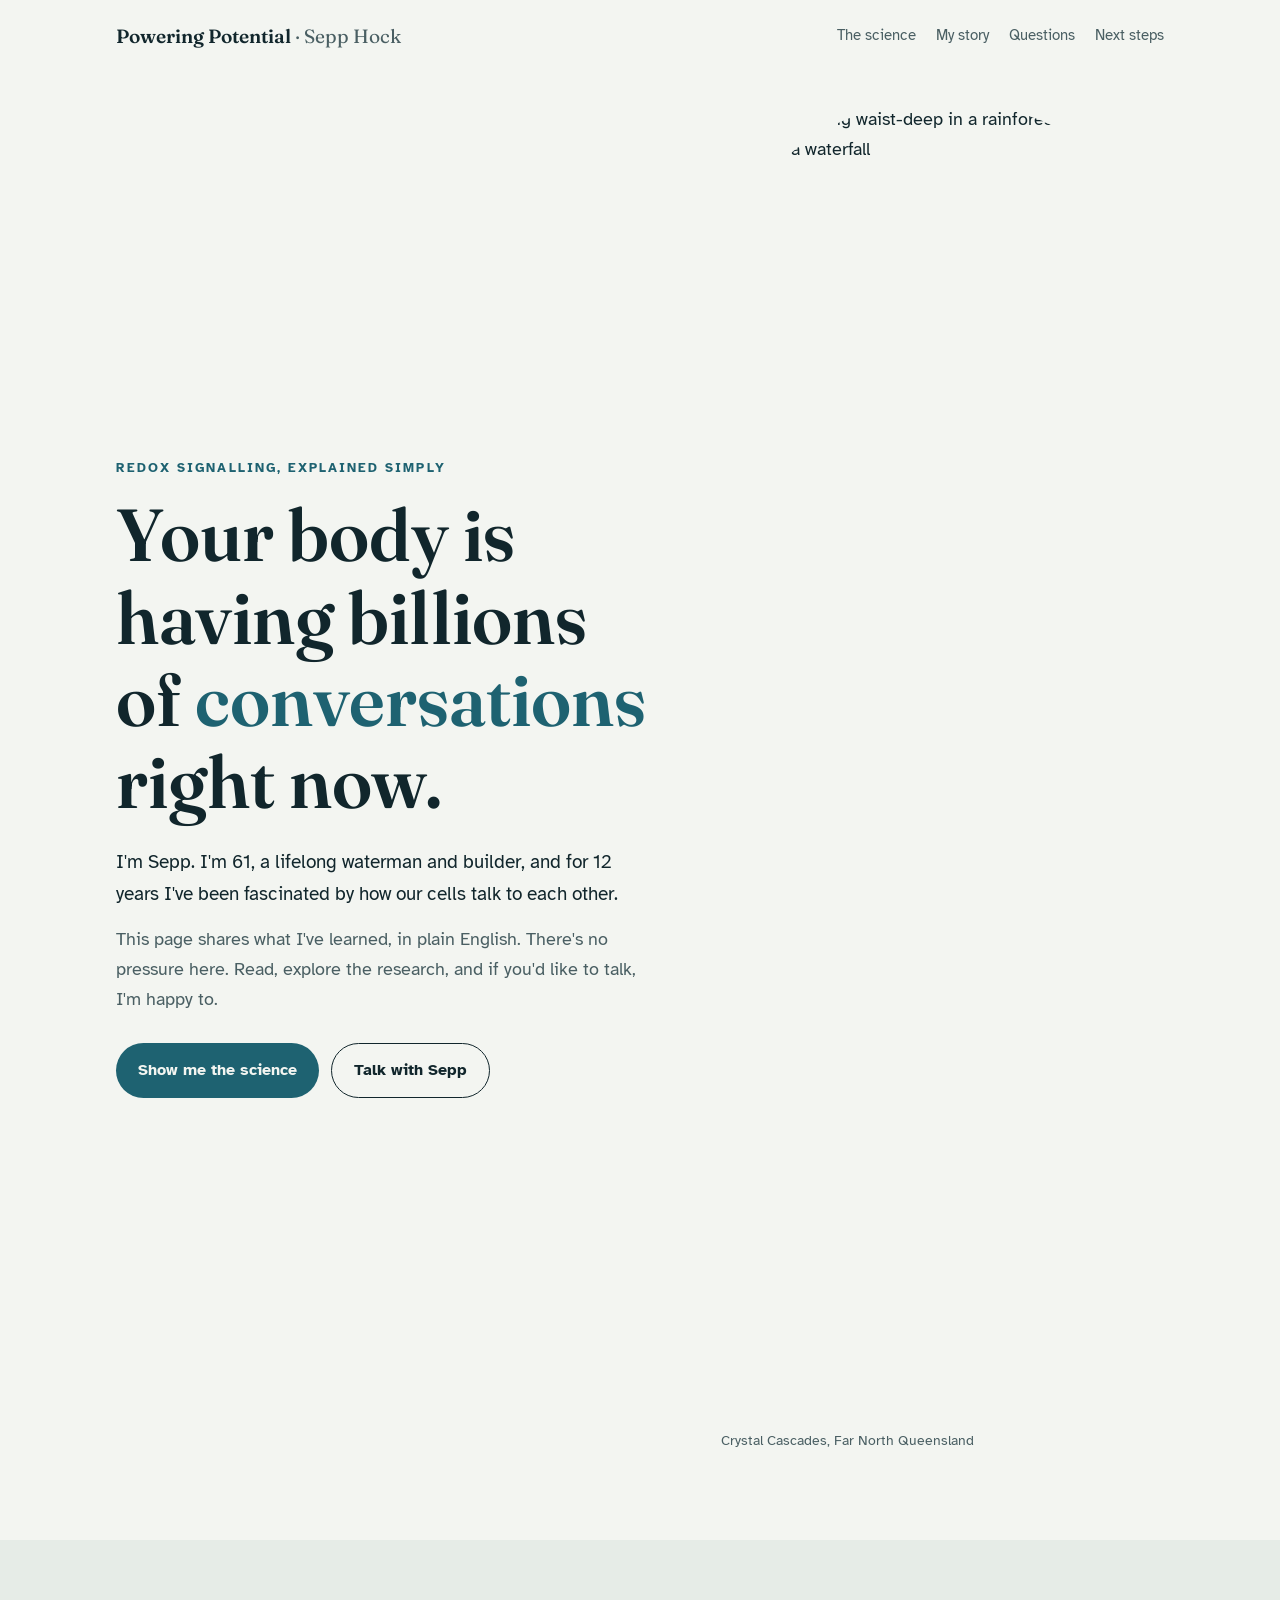
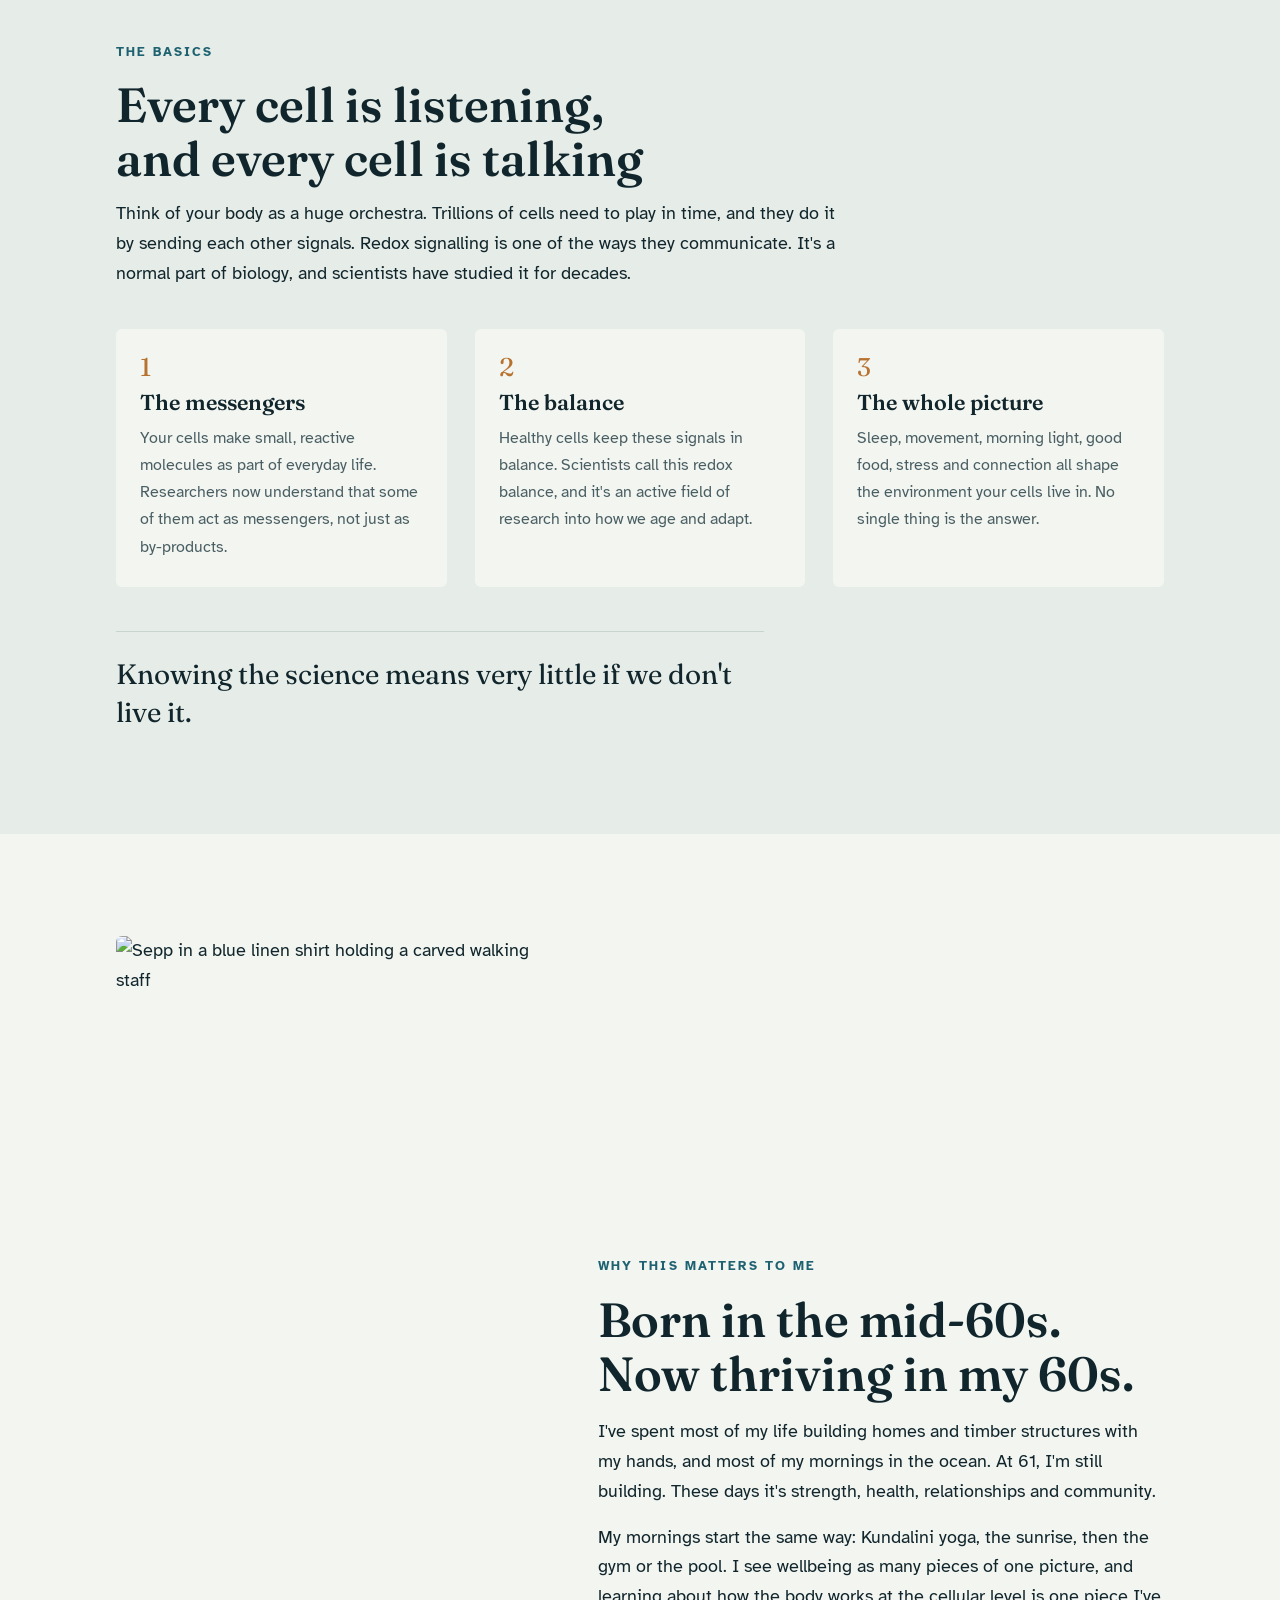
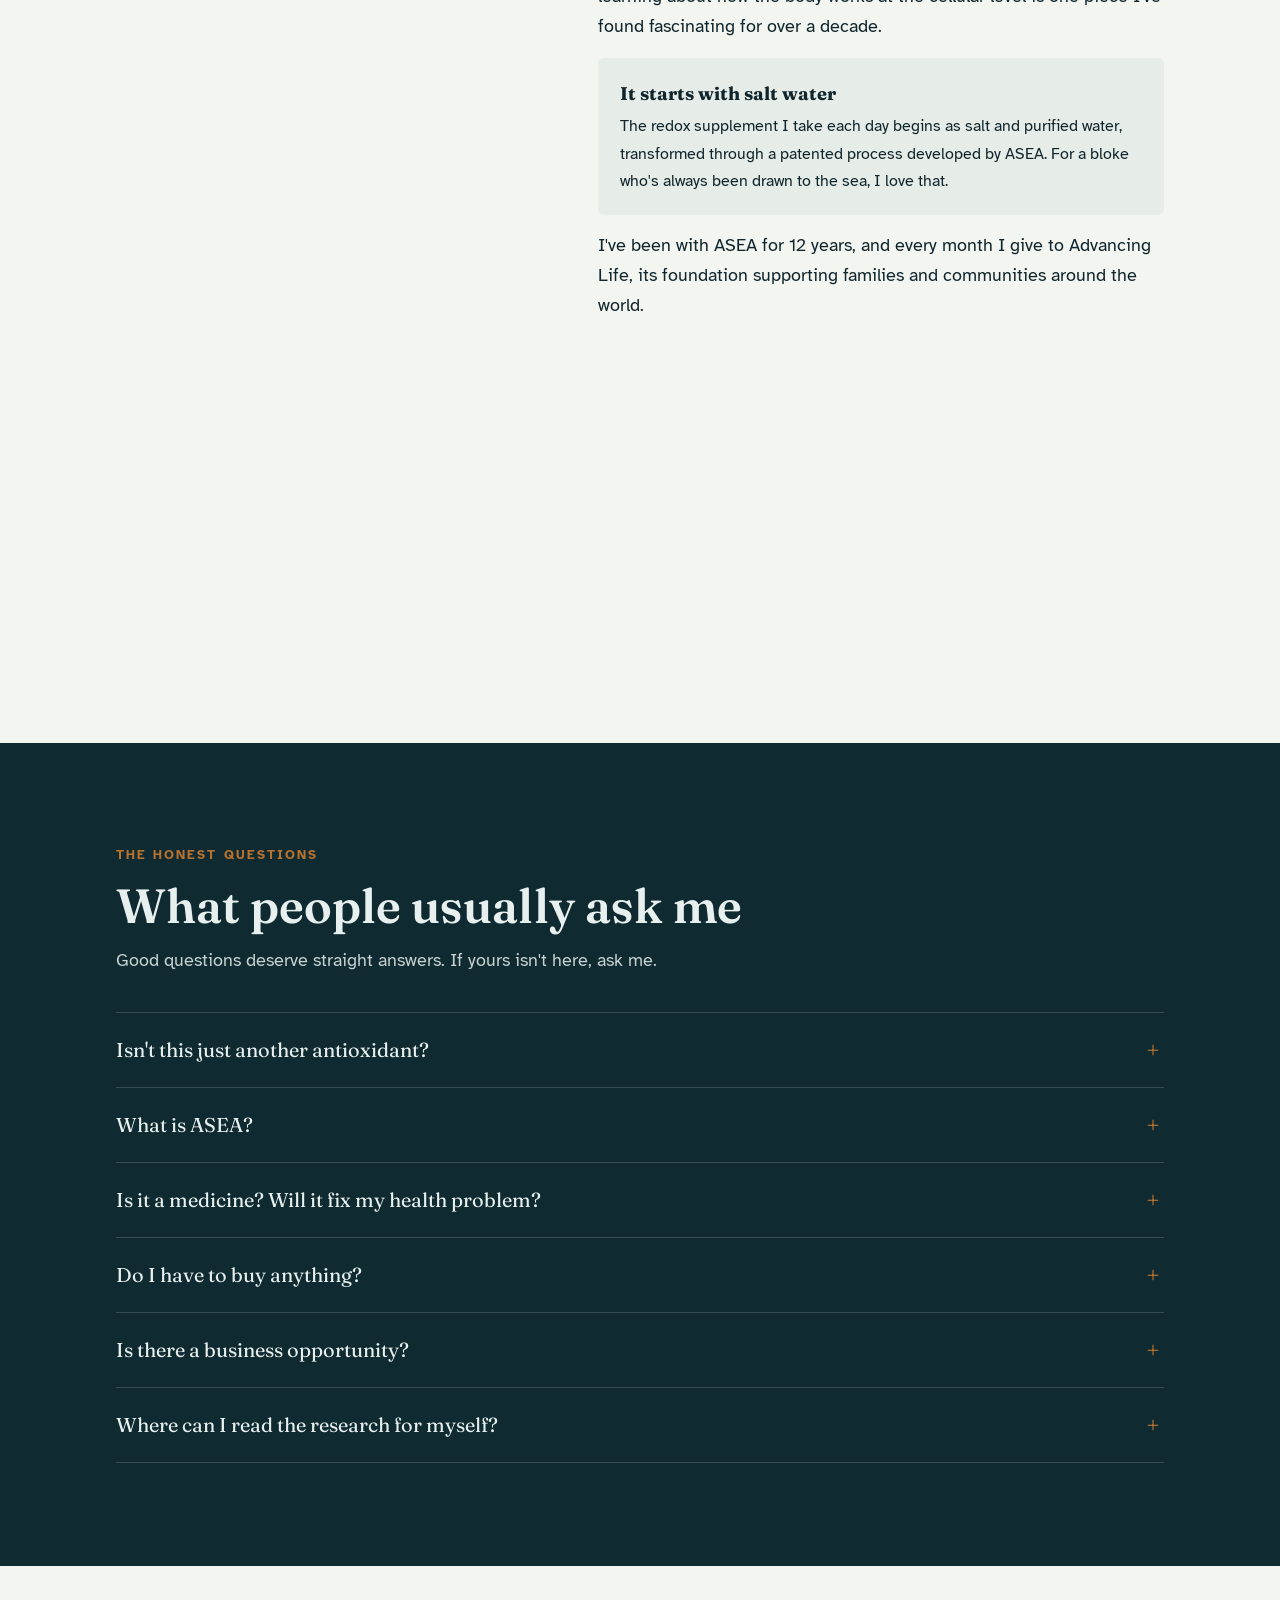
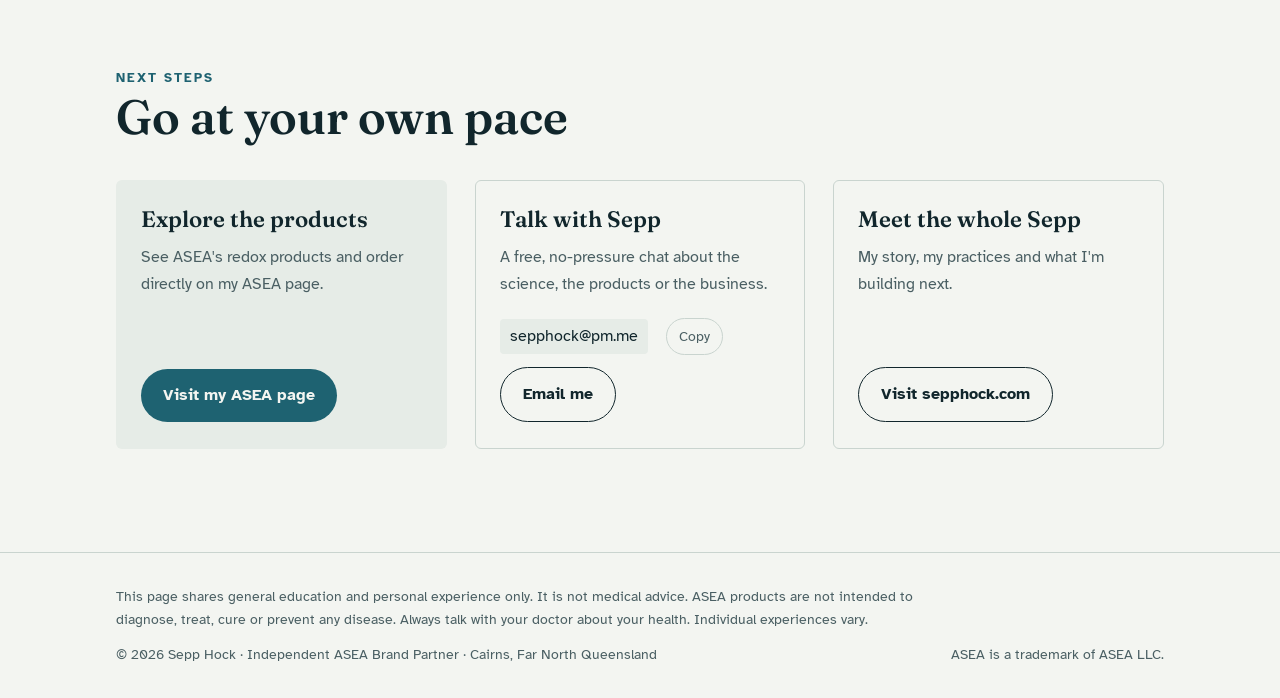
==== index.html @ e16e99c5 "Add files via upload" ====
<!doctype html>
<html lang="en-AU">
<head>
<meta charset="utf-8">
<meta name="viewport" content="width=device-width, initial-scale=1, viewport-fit=cover">
<title>Powering Potential</title>
<meta name="description" content="Sepp Hock shares what he's learned about redox signalling, ASEA and living well at 61. No pressure, just a conversation.">
<link rel="preconnect" href="https://fonts.googleapis.com">
<link rel="preconnect" href="https://fonts.gstatic.com" crossorigin>
<link rel="stylesheet" href="https://fonts.googleapis.com/css2?family=Fraunces:opsz,wght@9..144,400;9..144,600&family=Atkinson+Hyperlegible:ital,wght@0,400;0,700;1,400&display=swap">
<style>
/* Layout: from the shoreline inward. A tide-line hero, then sand-coloured reading sections broken by one deep-water band for the questions. */
:root{
  --bg:#F3F5F1;        /* morning sand-light */
  --panel:#E6ECE7;     /* shallow water */
  --ink:#11262C;       /* deep reef */
  --muted:#4A5F63;     /* wet rock */
  --sea:#1E6271;       /* Cairns sea, primary accent */
  --sun:#B8722F;       /* sunrise, used once or twice */
  --line:#C9D4CF;
  --deep:#0F2A31;      /* question band */
  --deep-ink:#E7F0EE;
  --display:"Fraunces", Georgia, "Times New Roman", serif;
  --body:"Atkinson Hyperlegible", system-ui, -apple-system, "Segoe UI", sans-serif;
}
@media (prefers-color-scheme: dark){:root:not([data-theme="light"]){
  --bg:#0E1A1D;--panel:#152428;--ink:#E5EEEC;--muted:#A2B6B8;--sea:#7FC0CE;--sun:#E3A66A;--line:#25393D;--deep:#091316;--deep-ink:#E5EEEC;color-scheme:dark}}
:root[data-theme="dark"]{
  --bg:#0E1A1D;--panel:#152428;--ink:#E5EEEC;--muted:#A2B6B8;--sea:#7FC0CE;--sun:#E3A66A;--line:#25393D;--deep:#091316;--deep-ink:#E5EEEC;color-scheme:dark}

*{box-sizing:border-box}
html,body{margin:0}
body{background:var(--bg);color:var(--ink);font-family:var(--body);font-size:1.1rem;line-height:1.7}
img{display:block;max-width:100%}
a{color:var(--sea);text-underline-offset:3px}
a:focus-visible,button:focus-visible,summary:focus-visible{outline:2px solid var(--sun);outline-offset:3px;border-radius:4px}
h1,h2,h3{font-family:var(--display);font-weight:600;line-height:1.12;text-wrap:balance;margin:0}
p{margin:0}
.wrap{max-width:1080px;margin:0 auto;padding-left:max(16px, env(safe-area-inset-left,0px));padding-right:max(16px, env(safe-area-inset-right,0px))}
.eyebrow{font-size:.8rem;font-weight:700;letter-spacing:.16em;text-transform:uppercase;color:var(--sea)}
section{padding-block:clamp(56px,8vw,104px)}

header .wrap{padding-block:20px;display:flex;justify-content:space-between;align-items:center;gap:16px;flex-wrap:wrap}
.brand{font-family:var(--display);font-size:1.2rem;font-weight:600;color:var(--ink);text-decoration:none}
.brand span{color:var(--muted);font-weight:400}
nav{display:flex;gap:20px;flex-wrap:wrap}
nav a{color:var(--muted);text-decoration:none;font-size:.95rem}
nav a:hover{color:var(--ink)}

/* hero */
.hero .wrap{display:grid;grid-template-columns:1.1fr .9fr;gap:clamp(28px,5vw,64px);align-items:center;padding-block:clamp(16px,3vw,32px) clamp(48px,7vw,88px)}
.hero .wrap > *{min-width:0}
.hero h1{font-size:clamp(2.6rem,6.5vw,4.6rem)}
.hero h1 em{font-style:normal;color:var(--sea)}
.hero .lede{margin-top:22px;font-size:1.2rem;max-width:42ch}
.hero .sub{margin-top:14px;color:var(--muted);max-width:46ch}
.hero .ctas{margin-top:28px;display:flex;flex-wrap:wrap;gap:12px}
.hero figure{margin:0}
.hero img{width:100%;aspect-ratio:4/5;object-fit:cover;object-position:50% 45%;border-radius:200px 200px 6px 6px}
.hero figcaption{margin-top:10px;font-size:.85rem;color:var(--muted)}

.btn{display:inline-flex;align-items:center;gap:8px;padding:13px 22px;border-radius:999px;text-decoration:none;font-weight:700;font-size:1rem;border:0;cursor:pointer;font-family:inherit}
.btn.solid{background:var(--sea);color:var(--bg)}
.btn.solid:hover{filter:brightness(1.08)}
.btn.line{border:1.5px solid var(--ink);color:var(--ink);background:transparent}

/* basics */
.basics .head{display:flex;flex-direction:column;gap:14px;max-width:60ch}
.basics h2,.story h2,.next h2{font-size:clamp(2rem,4.4vw,3rem)}
.cards{display:grid;grid-template-columns:repeat(3,1fr);gap:clamp(16px,2.5vw,28px);margin-top:40px}
.card{background:var(--panel);padding:26px 24px;border-radius:6px;display:flex;flex-direction:column;gap:10px;min-width:0}
.card .n{font-family:var(--display);font-size:1.6rem;color:var(--sun);line-height:1}
.card h3{font-size:1.35rem}
.card p{font-size:1rem;color:var(--muted)}
.quote{margin-top:44px;font-family:var(--display);font-size:clamp(1.3rem,2.6vw,1.75rem);line-height:1.35;max-width:36ch;border-top:1px solid var(--line);padding-top:24px}

/* story */
.story .wrap{display:grid;grid-template-columns:.85fr 1.15fr;gap:clamp(28px,5vw,64px);align-items:center}
.story .wrap > *{min-width:0}
.story img{width:100%;aspect-ratio:4/5;object-fit:cover;border-radius:6px}
.story .txt{display:flex;flex-direction:column;gap:16px}
.story .txt p{max-width:58ch}
.story .salt{background:var(--panel);border-radius:6px;padding:20px 22px;font-size:1rem}
.story .salt strong{font-family:var(--display);font-size:1.15rem;display:block;margin-bottom:4px}

/* questions */
.questions{background:var(--deep);color:var(--deep-ink)}
.questions .eyebrow{color:var(--sun)}
.questions h2{font-size:clamp(2rem,4.4vw,3rem);margin-top:12px}
.questions .intro{margin-top:14px;max-width:56ch;opacity:.85}
.faq{margin-top:36px;border-top:1px solid rgba(231,240,238,.18)}
details{border-bottom:1px solid rgba(231,240,238,.18)}
summary{list-style:none;cursor:pointer;padding:20px 40px 20px 0;font-family:var(--display);font-size:1.25rem;position:relative}
summary::-webkit-details-marker{display:none}
summary::after{content:"+";position:absolute;right:4px;top:16px;font-size:1.6rem;color:var(--sun);transition:transform .2s}
details[open] summary::after{transform:rotate(45deg)}
details .a{padding:0 0 22px;max-width:62ch;opacity:.9;display:flex;flex-direction:column;gap:12px}
details .a a{color:var(--sun)}

/* next steps */
.next .doors{display:grid;grid-template-columns:repeat(3,1fr);gap:clamp(16px,2.5vw,28px);margin-top:36px}
.door{border:1px solid var(--line);border-radius:6px;padding:26px 24px;display:flex;flex-direction:column;gap:12px;min-width:0;background:var(--bg)}
.door h3{font-size:1.4rem}
.door p{color:var(--muted);font-size:1rem}
.door .go{margin-top:auto;align-self:flex-start}
.door.main{background:var(--panel);border-color:transparent}

.contact{display:flex;flex-wrap:wrap;gap:10px 18px;align-items:center;margin-top:8px}
.contact code{font-family:var(--body);font-size:1rem;background:var(--panel);padding:4px 10px;border-radius:4px;user-select:all}
.copy{font:inherit;font-size:.85rem;padding:6px 12px;border-radius:999px;border:1px solid var(--line);background:transparent;color:var(--muted);cursor:pointer}

footer{border-top:1px solid var(--line)}
footer .wrap{padding-block:32px;display:flex;flex-direction:column;gap:12px}
footer p{font-size:.85rem;color:var(--muted);max-width:90ch}
footer .row{display:flex;justify-content:space-between;gap:12px;flex-wrap:wrap}

@media (max-width:860px){
  .hero .wrap,.story .wrap{grid-template-columns:1fr}
  .hero figure{order:-1;max-width:420px}
  .cards,.next .doors{grid-template-columns:1fr}
}
</style>
</head>
<body>


<header><div class="wrap">
  <a class="brand" href="#top">Powering Potential <span>· Sepp Hock</span></a>
  <nav aria-label="Sections">
    <a href="#basics">The science</a>
    <a href="#story">My story</a>
    <a href="#questions">Questions</a>
    <a href="#next">Next steps</a>
  </nav>
</div></header>

<main id="top">
<section class="hero" style="padding-block:0"><div class="wrap">
  <div>
    <p class="eyebrow">Redox signalling, explained simply</p>
    <h1 style="margin-top:14px">Your body is having billions of <em>conversations</em> right now.</h1>
    <p class="lede">I'm Sepp. I'm 61, a lifelong waterman and builder, and for 12 years I've been fascinated by how our cells talk to each other.</p>
    <p class="sub">This page shares what I've learned, in plain English. There's no pressure here. Read, explore the research, and if you'd like to talk, I'm happy to.</p>
    <div class="ctas">
      <a class="btn solid" href="#basics">Show me the science</a>
      <a class="btn line" href="#next">Talk with Sepp</a>
    </div>
  </div>
  <figure>
    <img src="img/waterfall.jpg" alt="Sepp standing waist-deep in a rainforest pool beneath a waterfall" width="882" height="1314">
    <figcaption>Crystal Cascades, Far North Queensland</figcaption>
  </figure>
</div></section>

<section id="basics" class="basics" style="background:var(--panel)"><div class="wrap">
  <div class="head">
    <p class="eyebrow">The basics</p>
    <h2>Every cell is listening, and every cell is talking</h2>
    <p>Think of your body as a huge orchestra. Trillions of cells need to play in time, and they do it by sending each other signals. Redox signalling is one of the ways they communicate. It's a normal part of biology, and scientists have studied it for decades.</p>
  </div>
  <div class="cards">
    <div class="card" style="background:var(--bg)">
      <span class="n">1</span>
      <h3>The messengers</h3>
      <p>Your cells make small, reactive molecules as part of everyday life. Researchers now understand that some of them act as messengers, not just as by-products.</p>
    </div>
    <div class="card" style="background:var(--bg)">
      <span class="n">2</span>
      <h3>The balance</h3>
      <p>Healthy cells keep these signals in balance. Scientists call this redox balance, and it's an active field of research into how we age and adapt.</p>
    </div>
    <div class="card" style="background:var(--bg)">
      <span class="n">3</span>
      <h3>The whole picture</h3>
      <p>Sleep, movement, morning light, good food, stress and connection all shape the environment your cells live in. No single thing is the answer.</p>
    </div>
  </div>
  <p class="quote">Knowing the science means very little if we don't live it.</p>
</div></section>

<section id="story" class="story"><div class="wrap">
  <figure style="margin:0"><img src="img/staff.jpg" alt="Sepp in a blue linen shirt holding a carved walking staff" width="872" height="1304" loading="lazy"></figure>
  <div class="txt">
    <p class="eyebrow">Why this matters to me</p>
    <h2>Born in the mid-60s. Now thriving in my 60s.</h2>
    <p>I've spent most of my life building homes and timber structures with my hands, and most of my mornings in the ocean. At 61, I'm still building. These days it's strength, health, relationships and community.</p>
    <p>My mornings start the same way: Kundalini yoga, the sunrise, then the gym or the pool. I see wellbeing as many pieces of one picture, and learning about how the body works at the cellular level is one piece I've found fascinating for over a decade.</p>
    <div class="salt">
      <strong>It starts with salt water</strong>
      The redox supplement I take each day begins as salt and purified water, transformed through a patented process developed by ASEA. For a bloke who's always been drawn to the sea, I love that.
    </div>
    <p>I've been with ASEA for 12 years, and every month I give to Advancing Life, its foundation supporting families and communities around the world.</p>
  </div>
</div></section>

<section id="questions" class="questions"><div class="wrap">
  <p class="eyebrow">The honest questions</p>
  <h2>What people usually ask me</h2>
  <p class="intro">Good questions deserve straight answers. If yours isn't here, ask me.</p>
  <div class="faq">
    <details>
      <summary>Isn't this just another antioxidant?</summary>
      <div class="a"><p>No. Antioxidants aim to neutralise reactive molecules. Redox signalling is about the balance and communication between them, which is a different idea. ASEA's own site explains how its products relate to this.</p></div>
    </details>
    <details>
      <summary>What is ASEA?</summary>
      <div class="a"><p>ASEA is a global company, based in Utah in the USA, that makes redox supplements and skincare. Its products are available in Australia and many other countries through independent brand partners like me.</p><p>For me, it's always been more than that. At an ASEA global event, these words went up on the big screen, and they say it better than I can:</p><blockquote style="margin:4px 0;padding:4px 0 4px 18px;border-left:2px solid var(--sun);font-family:var(--display);font-size:1.2rem;line-height:1.4">This is not a company. This is a global tribe united in purpose, ethos, science and service.</blockquote><p>That's what I've found over 12 years: people in many countries who care about doing life and business well, together.</p></div>
    </details>
    <details>
      <summary>Is it a medicine? Will it fix my health problem?</summary>
      <div class="a"><p>No. It's a supplement, not a medicine, and I'm not a doctor. If you have a health condition, please talk with your doctor or health professional. What I share here is my own experience and general education.</p></div>
    </details>
    <details>
      <summary>Do I have to buy anything?</summary>
      <div class="a"><p>Not at all. I'm happy to just have a conversation. If you'd like to try the products, you can explore and order directly on my ASEA page, in your own time.</p></div>
    </details>
    <details>
      <summary>Is there a business opportunity?</summary>
      <div class="a"><p>Yes, for those who want it. I've built an ASEA business over 12 years without ever pushing anyone, and I love mentoring people who want to make a difference. If that interests you, let's talk.</p></div>
    </details>
    <details>
      <summary>Where can I read the research for myself?</summary>
      <div class="a"><p>Redox signalling is one of the most studied areas of cell biology, with thousands of published papers. Two good places to start:</p><p><a href="https://redoxscience.com" target="_blank" rel="noopener">Redox Science</a> shares plain-language summaries of redox research.<br><a href="https://pubmed.ncbi.nlm.nih.gov/?term=redox+signaling" target="_blank" rel="noopener">PubMed</a>, the US National Library of Medicine's free database, lets you search the published studies yourself.</p><p>Most of this research looks at redox biology in general rather than at any one product. ASEA also works with scientific partners around the world, including researchers at the University of Southampton and the University of Bath in the UK, the University of California, Berkeley, the University of Valencia in Spain, the University of Chile, and here in Australia, Professor Gerald Münch at Western Sydney University.</p><p>If you'd like to know more about the research on ASEA's own products, ask me and I'll point you to the source.</p></div>
    </details>
  </div>
</div></section>

<section id="next" class="next"><div class="wrap">
  <p class="eyebrow">Next steps</p>
  <h2>Go at your own pace</h2>
  <div class="doors">
    <div class="door main">
      <h3>Explore the products</h3>
      <p>See ASEA's redox products and order directly on my ASEA page.</p>
      <a class="btn solid go" href="https://aseaglobal.com/redoxsignaling" target="_blank" rel="noopener">Visit my ASEA page</a>
    </div>
    <div class="door">
      <h3>Talk with Sepp</h3>
      <p>A free, no-pressure chat about the science, the products or the business.</p>
      <div class="contact">
        <code id="email">sepphock@pm.me</code>
        <button class="copy" type="button" id="copyEmail">Copy</button>
      </div>
      <a class="btn line go" href="mailto:sepphock@pm.me?subject=Hi%20Sepp">Email me</a>
    </div>
    <div class="door">
      <h3>Meet the whole Sepp</h3>
      <p>My story, my practices and what I'm building next.</p>
      <a class="btn line go" href="https://sepphock.com">Visit sepphock.com</a>
    </div>
  </div>
</div></section>
</main>

<footer><div class="wrap">
  <p>This page shares general education and personal experience only. It is not medical advice. ASEA products are not intended to diagnose, treat, cure or prevent any disease. Always talk with your doctor about your health. Individual experiences vary.</p>
  <div class="row">
    <p>© 2026 Sepp Hock · Independent ASEA Brand Partner · Cairns, Far North Queensland</p>
    <p>ASEA is a trademark of ASEA LLC.</p>
  </div>
</div></footer>

<script>
(function(){
  var b=document.getElementById('copyEmail'), t=document.getElementById('email');
  if(!b) return;
  b.addEventListener('click',function(){
    var done=function(){b.textContent='Copied';setTimeout(function(){b.textContent='Copy'},1800)};
    var sel=function(){var r=document.createRange();r.selectNodeContents(t);var s=getSelection();s.removeAllRanges();s.addRange(r);b.textContent='Selected, press copy'};
    try{navigator.clipboard.writeText(t.textContent).then(done,sel)}catch(e){sel()}
  });
})();
</script>

</body>
</html>
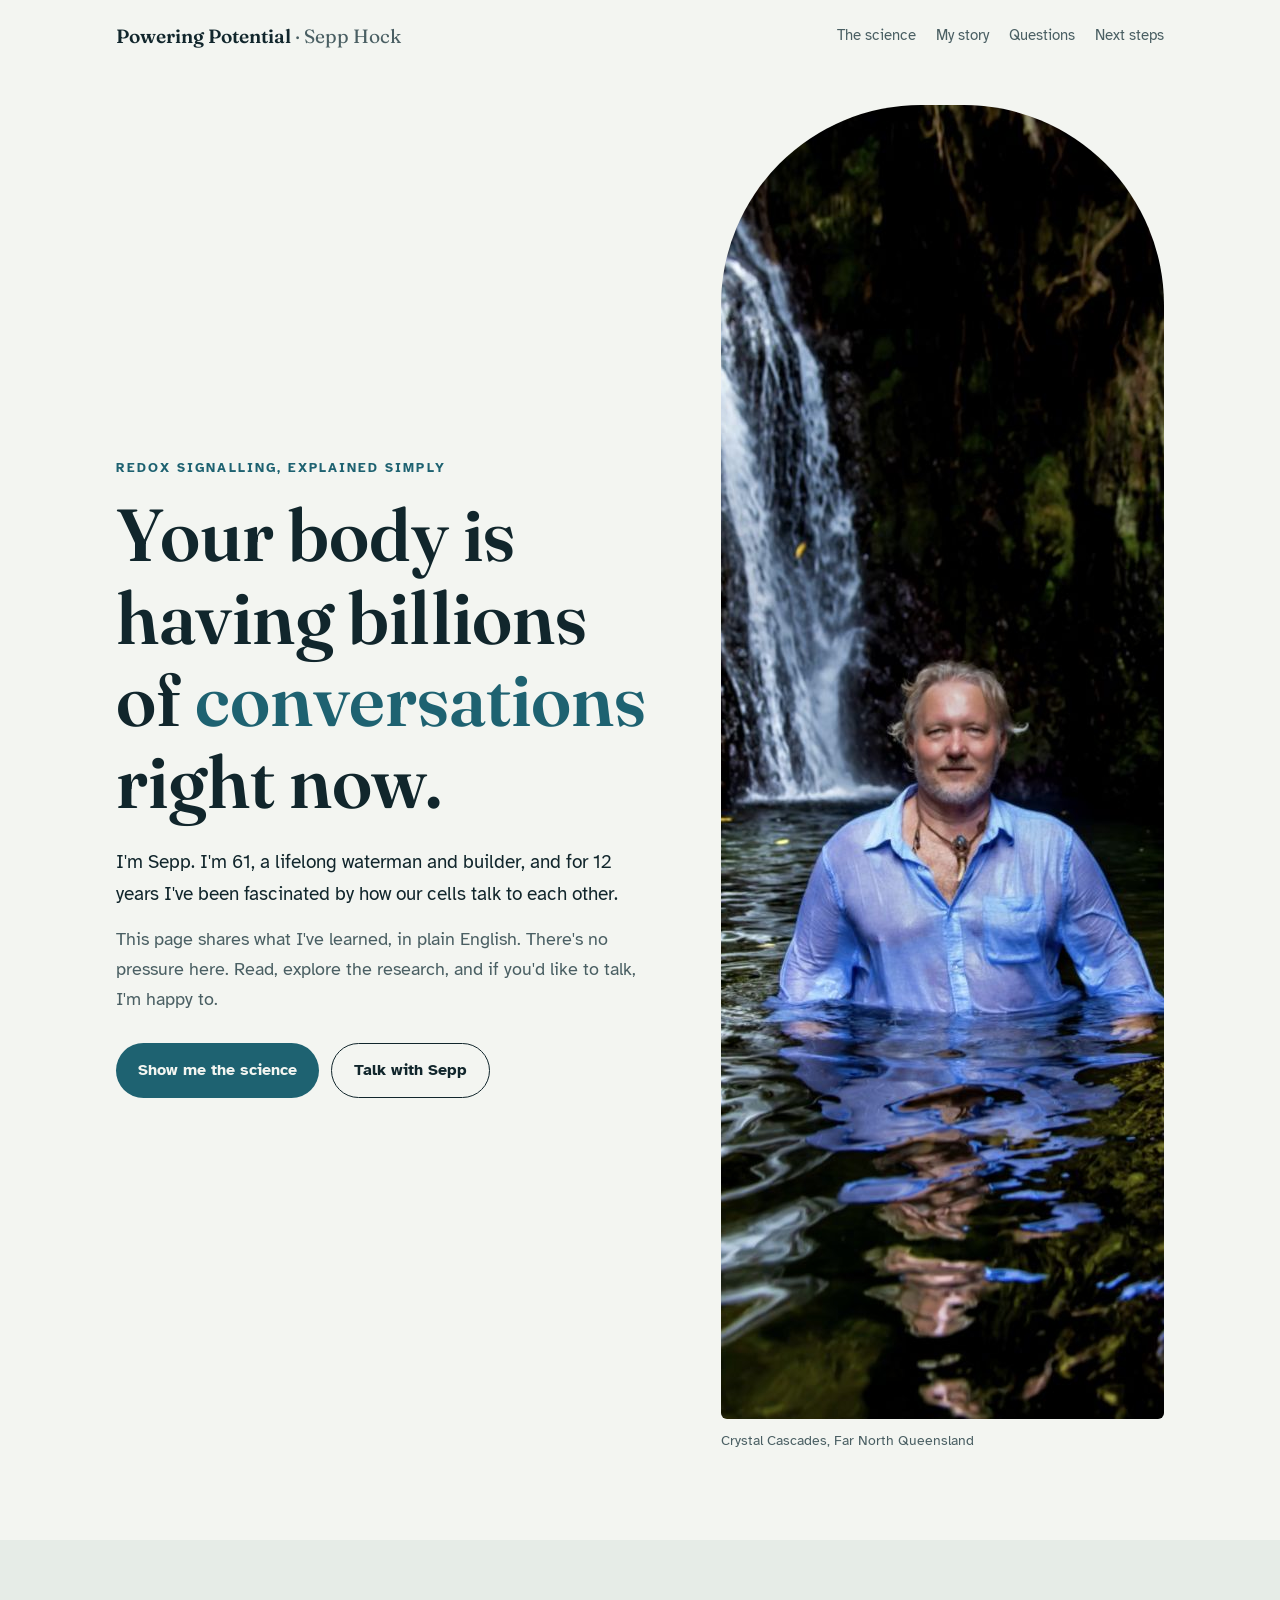
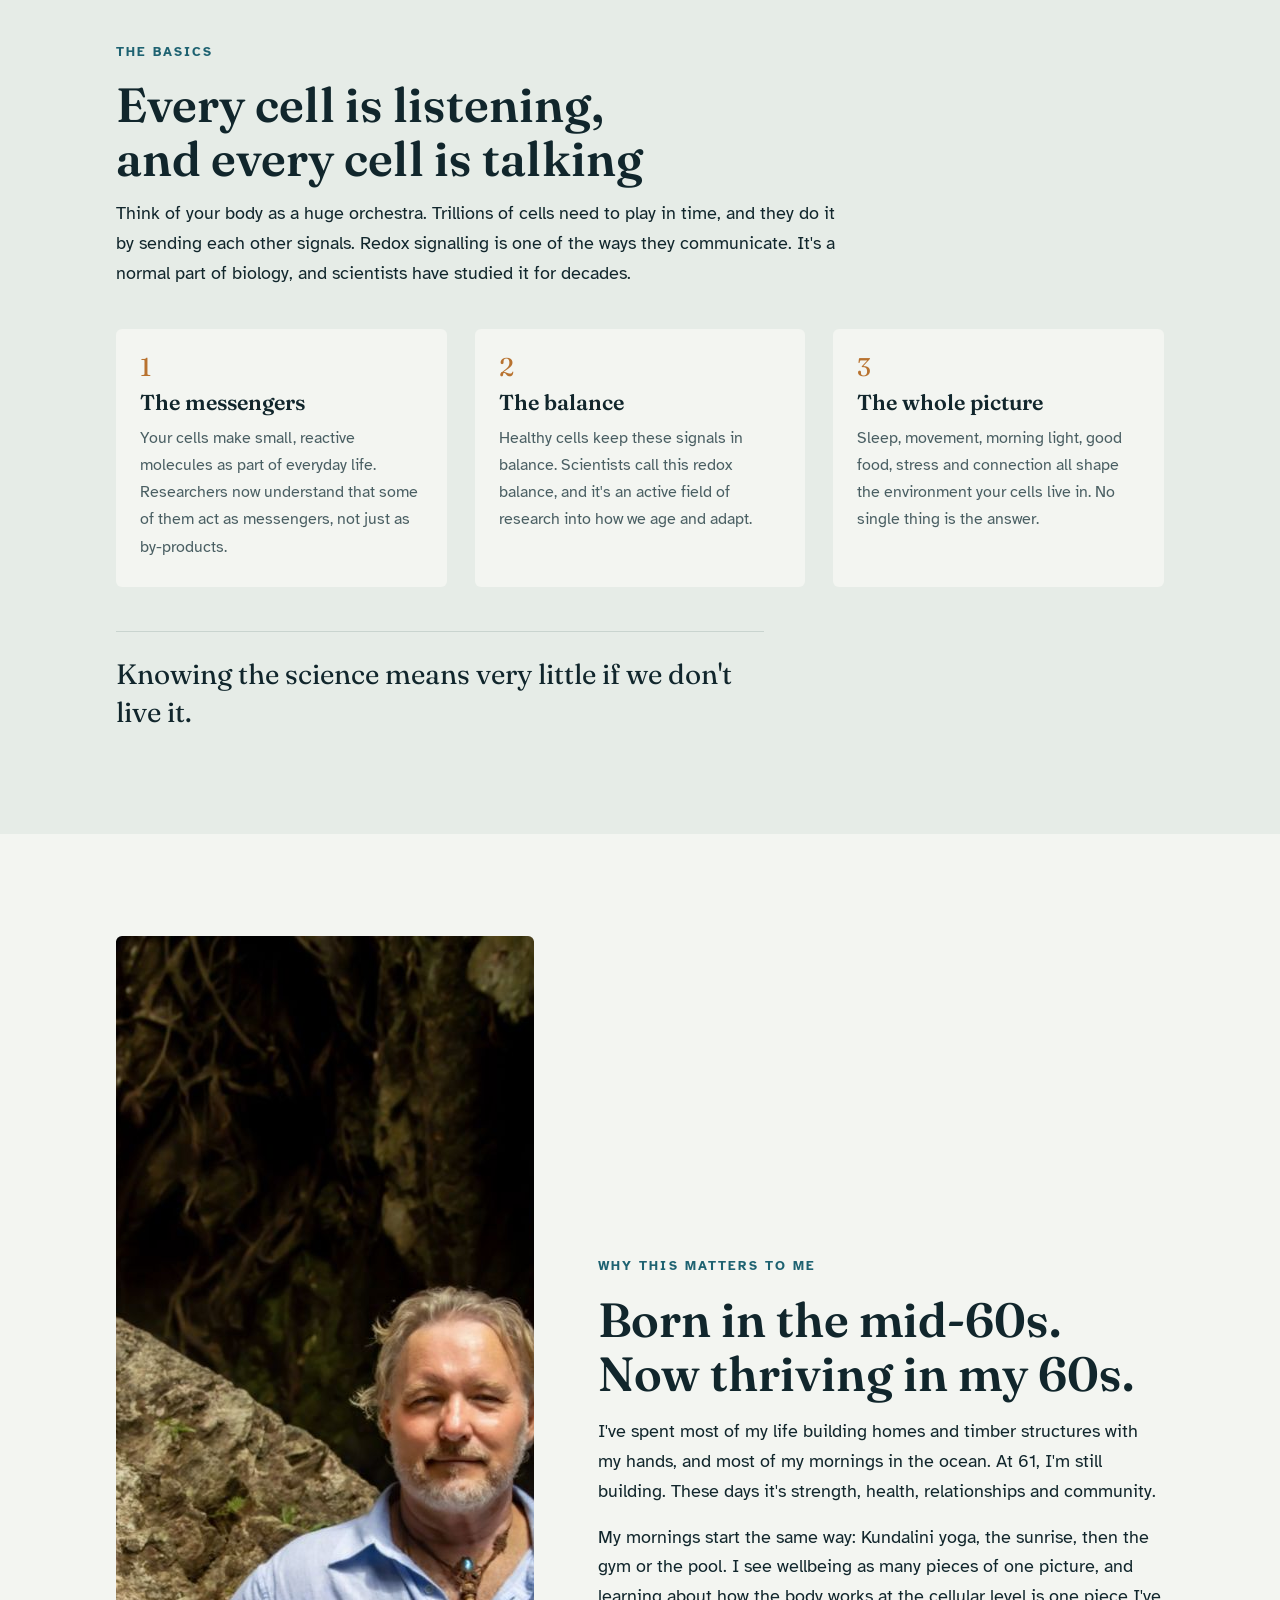
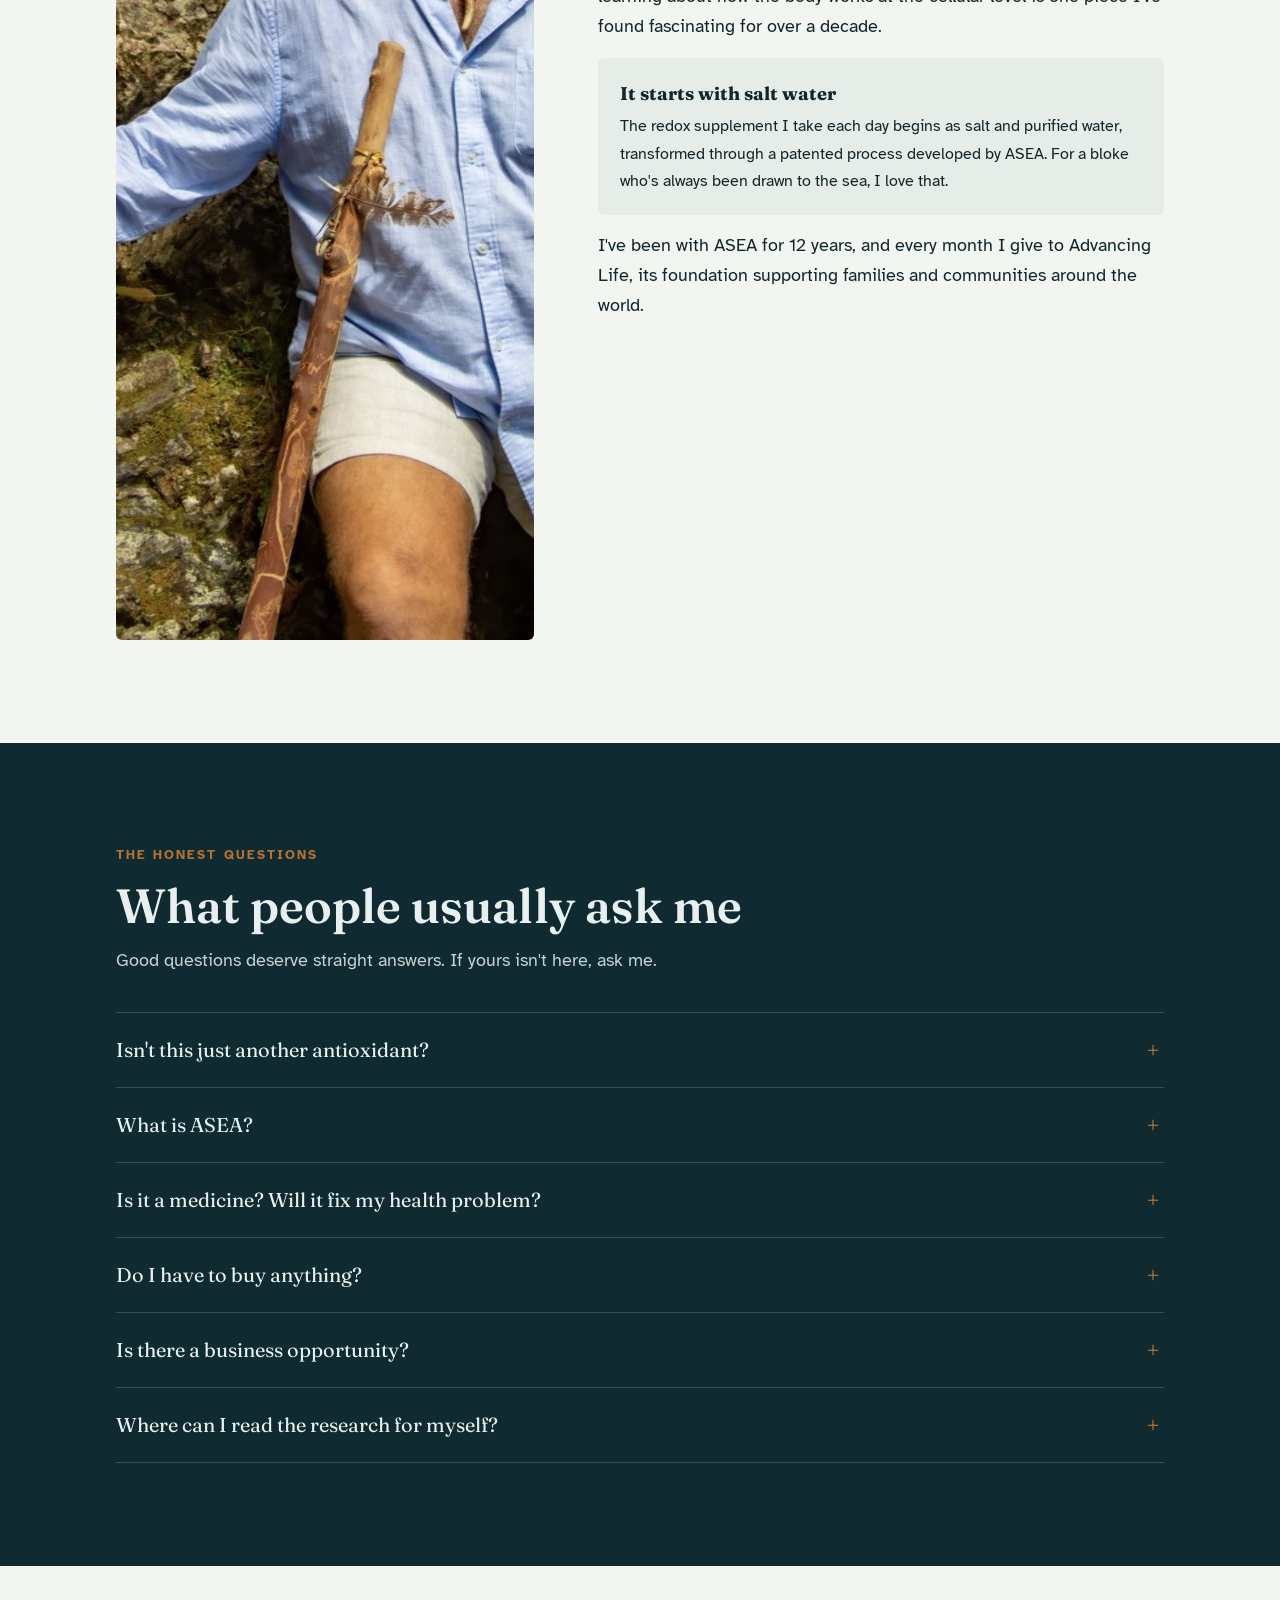
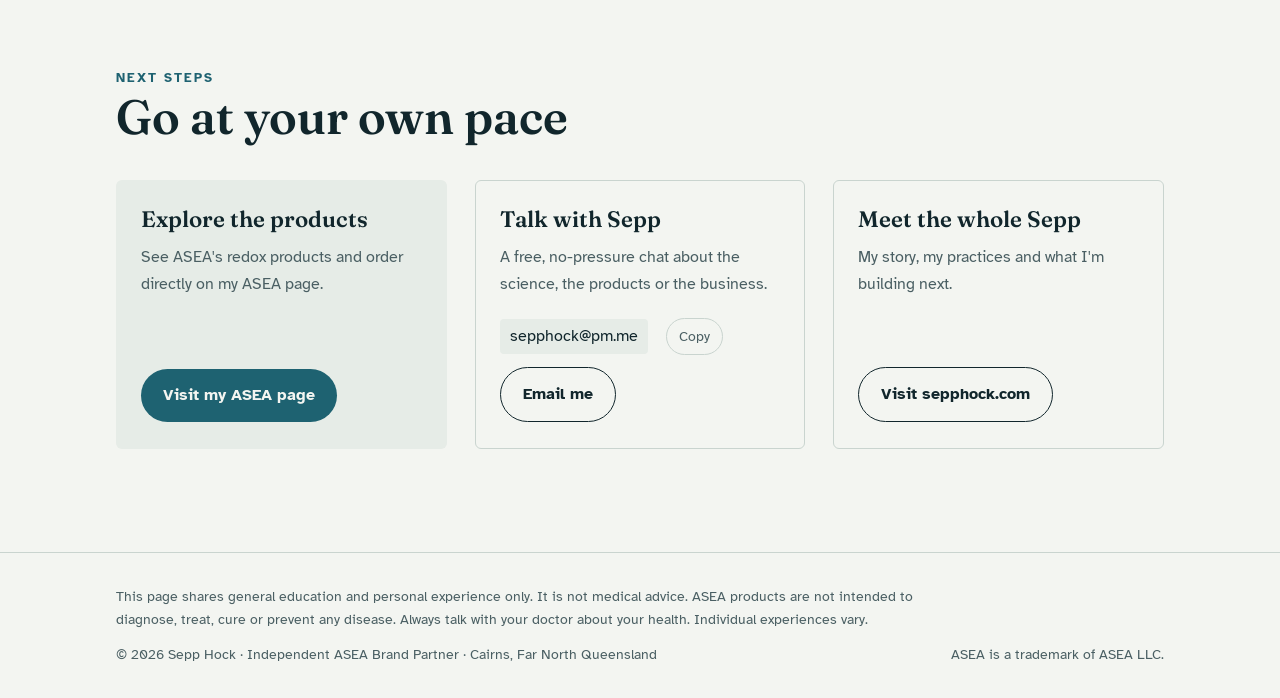
==== commit 8d385a31: "Add files via upload" ====
--- a/index.html
+++ b/index.html
@@ -147,7 +147,7 @@
     </div>
   </div>
   <figure>
-    <img src="img/waterfall.jpg" alt="Sepp standing waist-deep in a rainforest pool beneath a waterfall" width="882" height="1314">
+    <img src="waterfall.jpg" alt="Sepp standing waist-deep in a rainforest pool beneath a waterfall" width="882" height="1314">
     <figcaption>Crystal Cascades, Far North Queensland</figcaption>
   </figure>
 </div></section>
@@ -179,7 +179,7 @@
 </div></section>
 
 <section id="story" class="story"><div class="wrap">
-  <figure style="margin:0"><img src="img/staff.jpg" alt="Sepp in a blue linen shirt holding a carved walking staff" width="872" height="1304" loading="lazy"></figure>
+  <figure style="margin:0"><img src="staff.jpg" alt="Sepp in a blue linen shirt holding a carved walking staff" width="872" height="1304" loading="lazy"></figure>
   <div class="txt">
     <p class="eyebrow">Why this matters to me</p>
     <h2>Born in the mid-60s. Now thriving in my 60s.</h2>
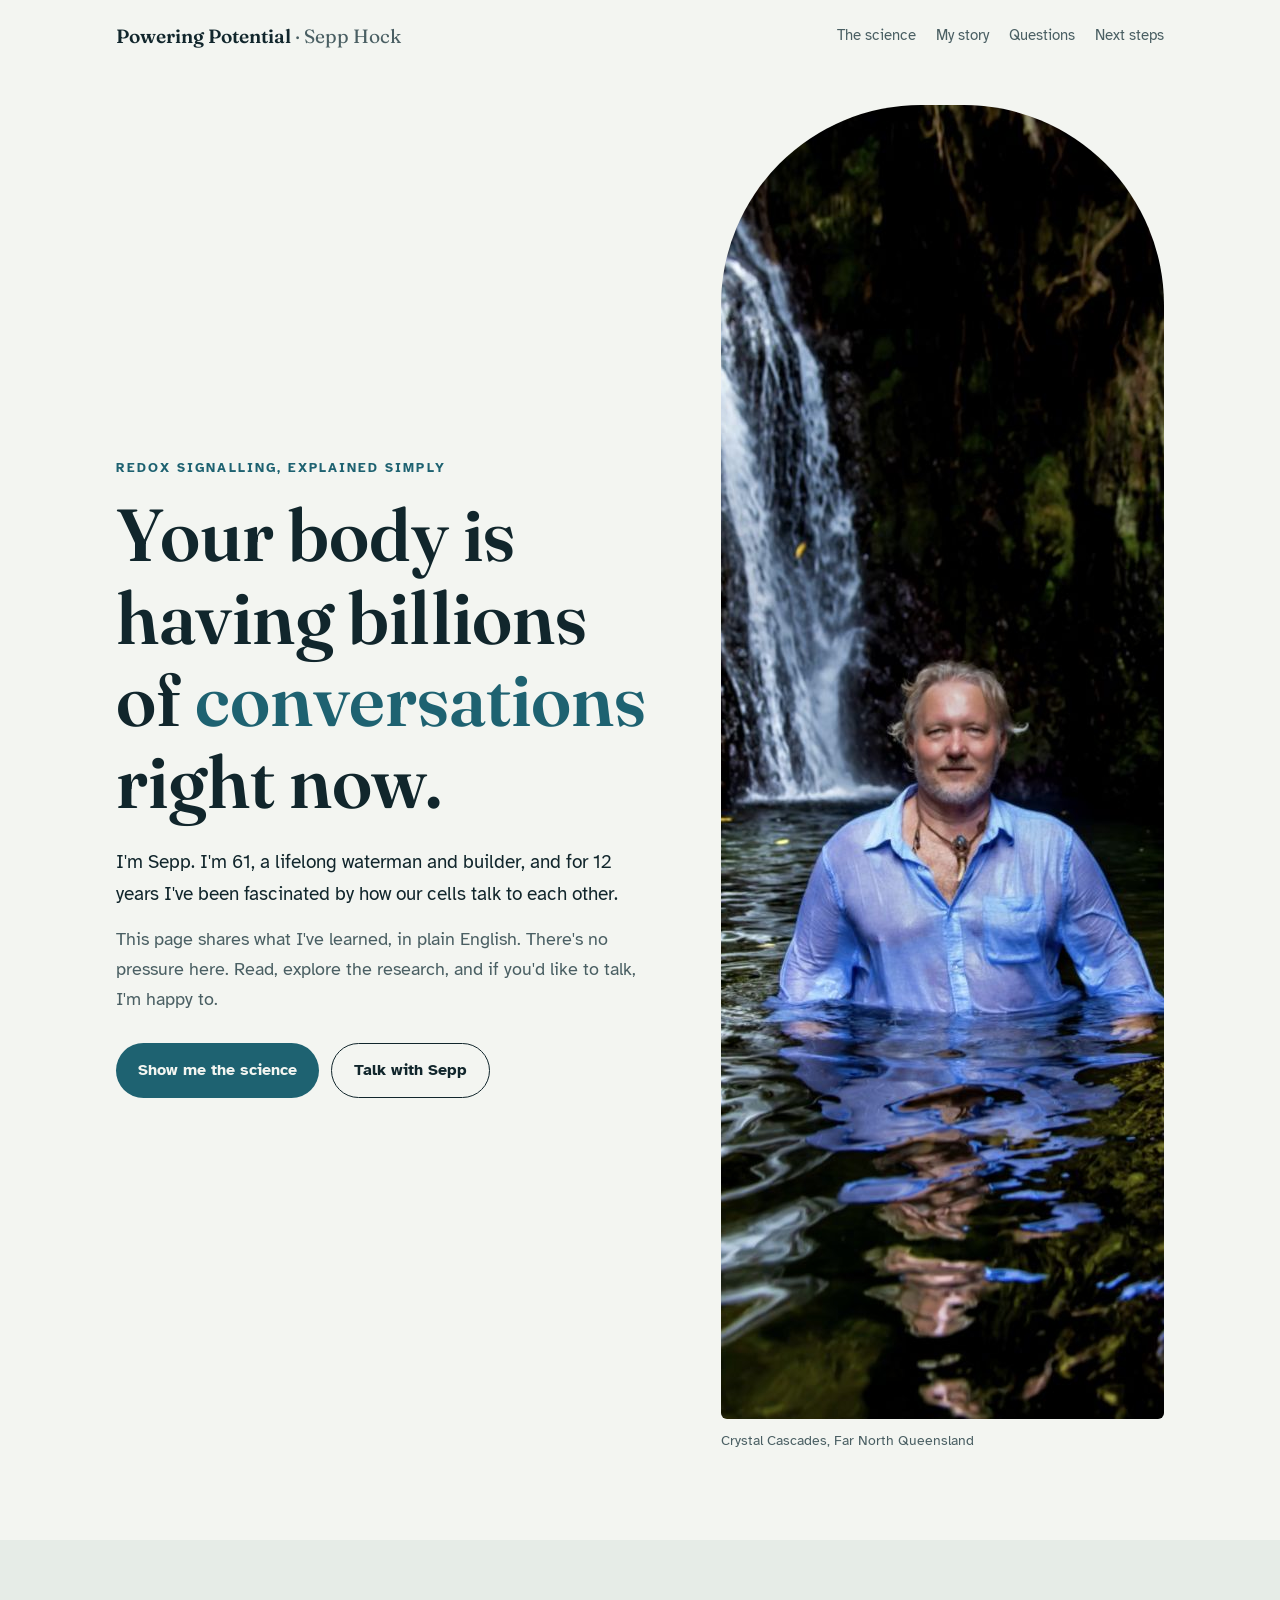
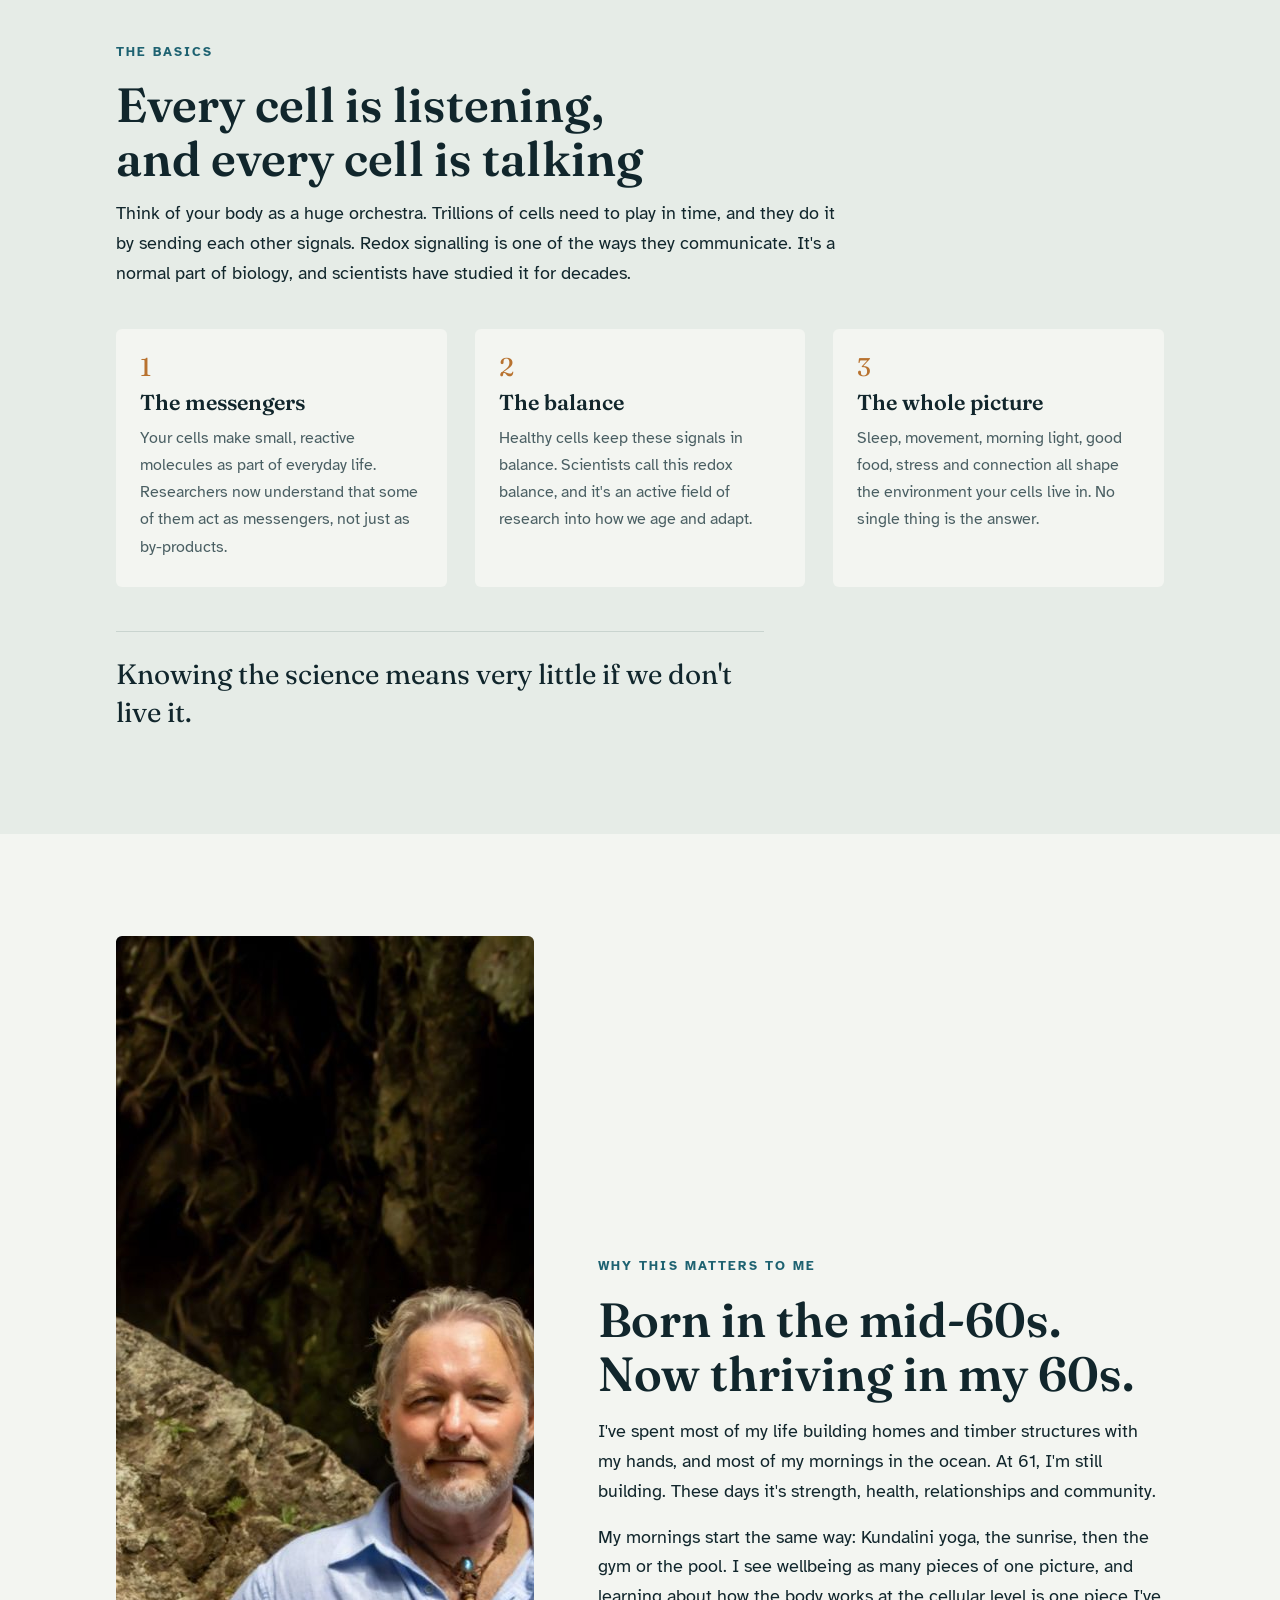
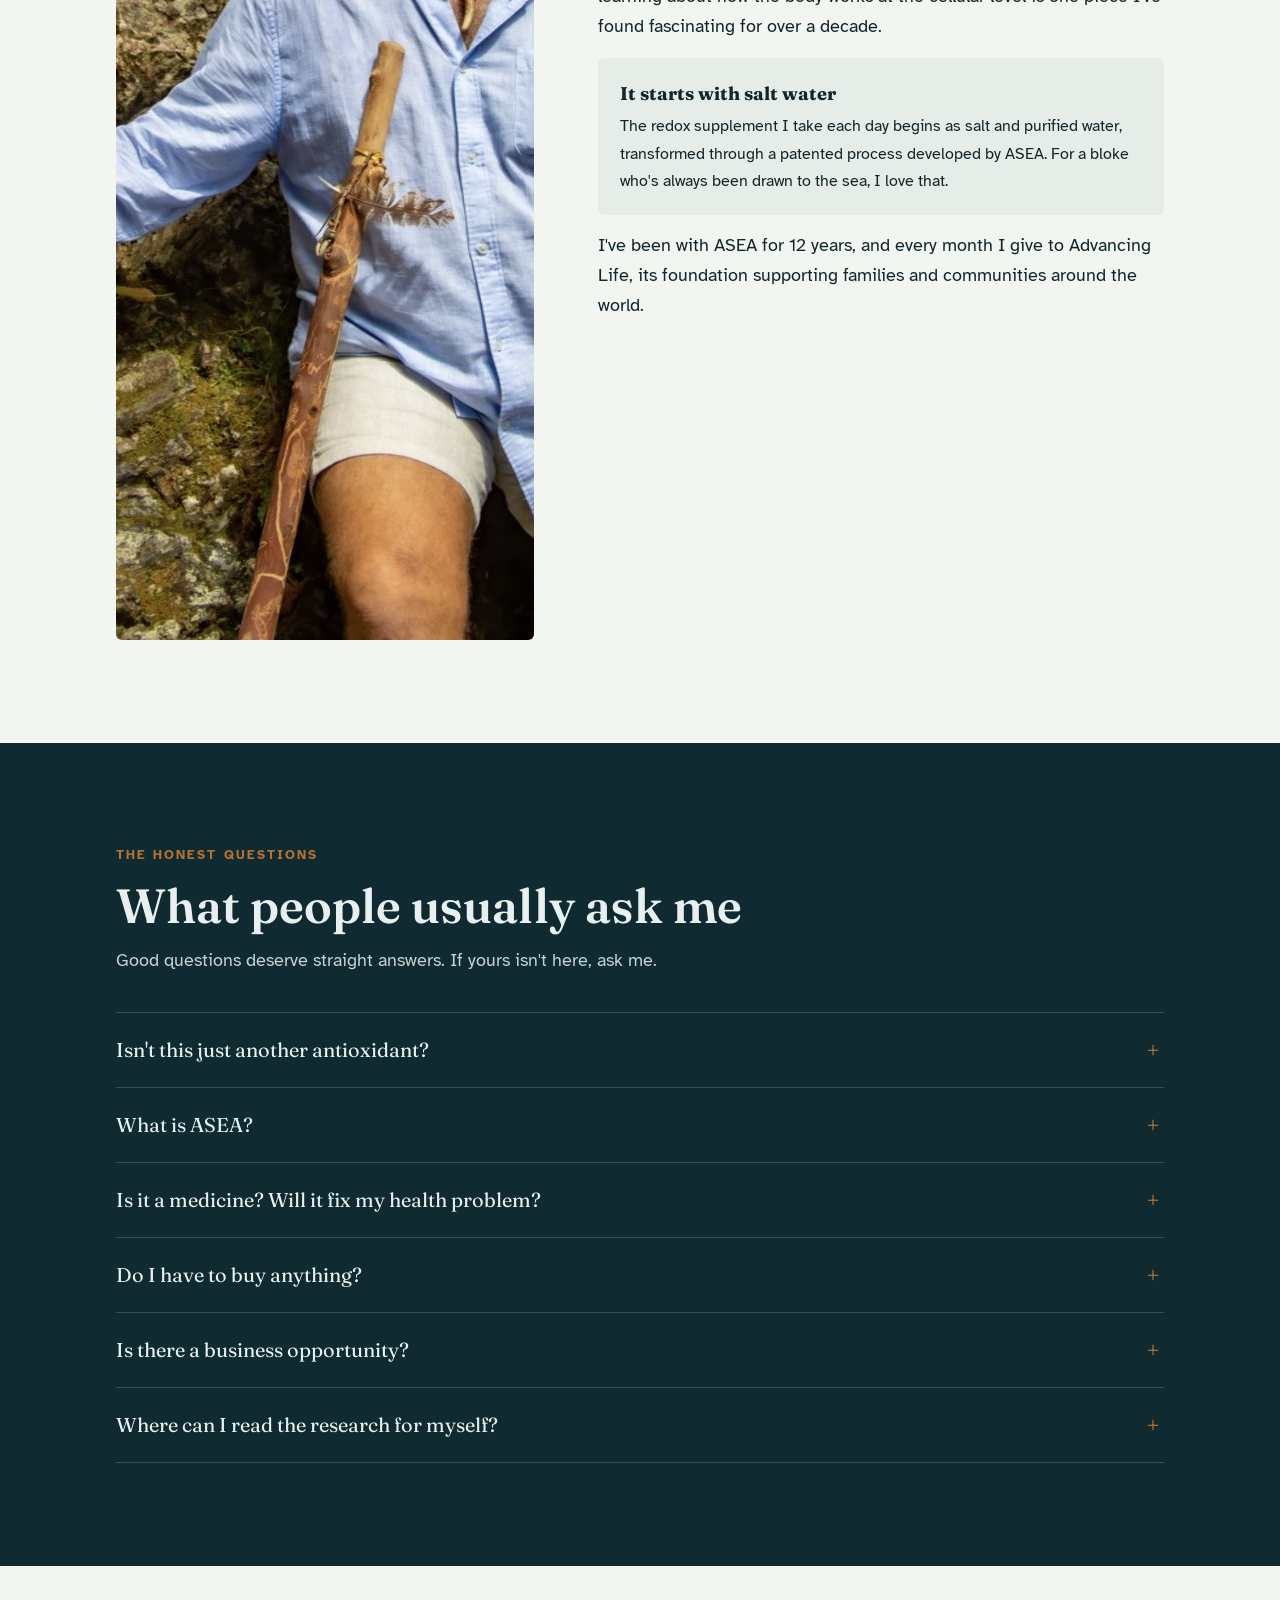
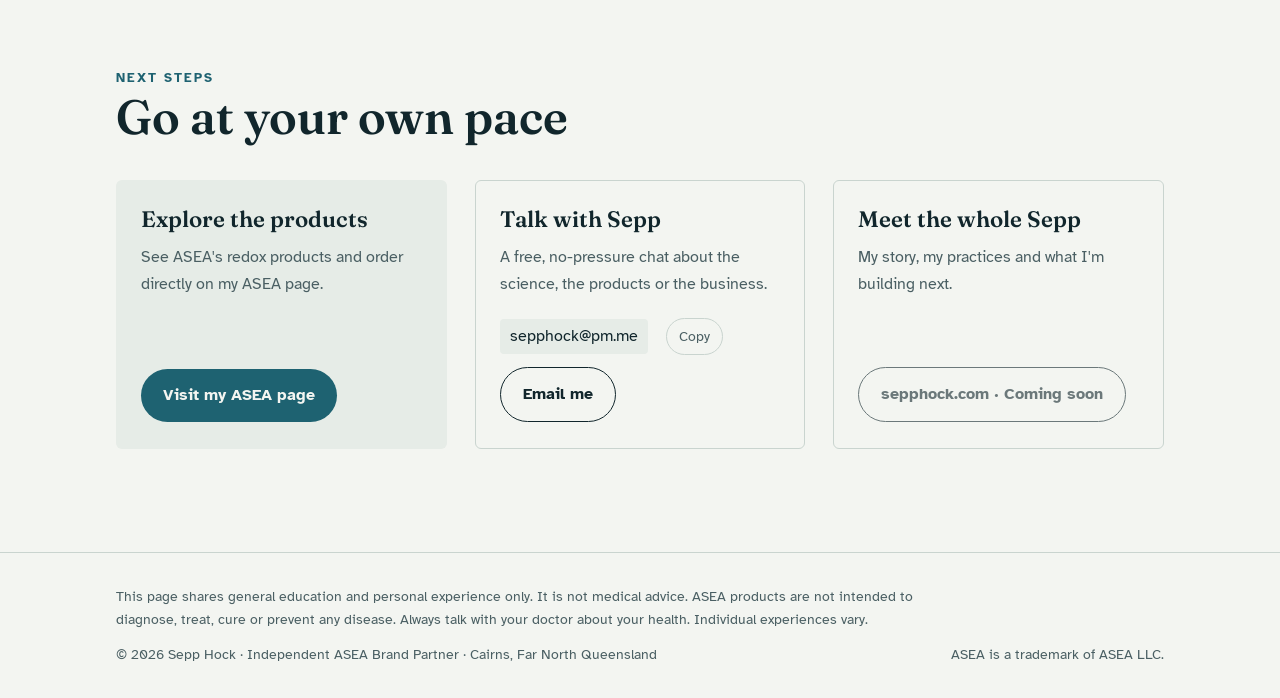
==== commit 73c01a69: "Rename index. html to index.html" ====
--- a/index.html
+++ b/index.html
@@ -246,7 +246,7 @@
     <div class="door">
       <h3>Meet the whole Sepp</h3>
       <p>My story, my practices and what I'm building next.</p>
-      <a class="btn line go" href="https://sepphock.com">Visit sepphock.com</a>
+      <span class="btn line go" style="opacity:.6;cursor:default">sepphock.com · Coming soon</span>
     </div>
   </div>
 </div></section>
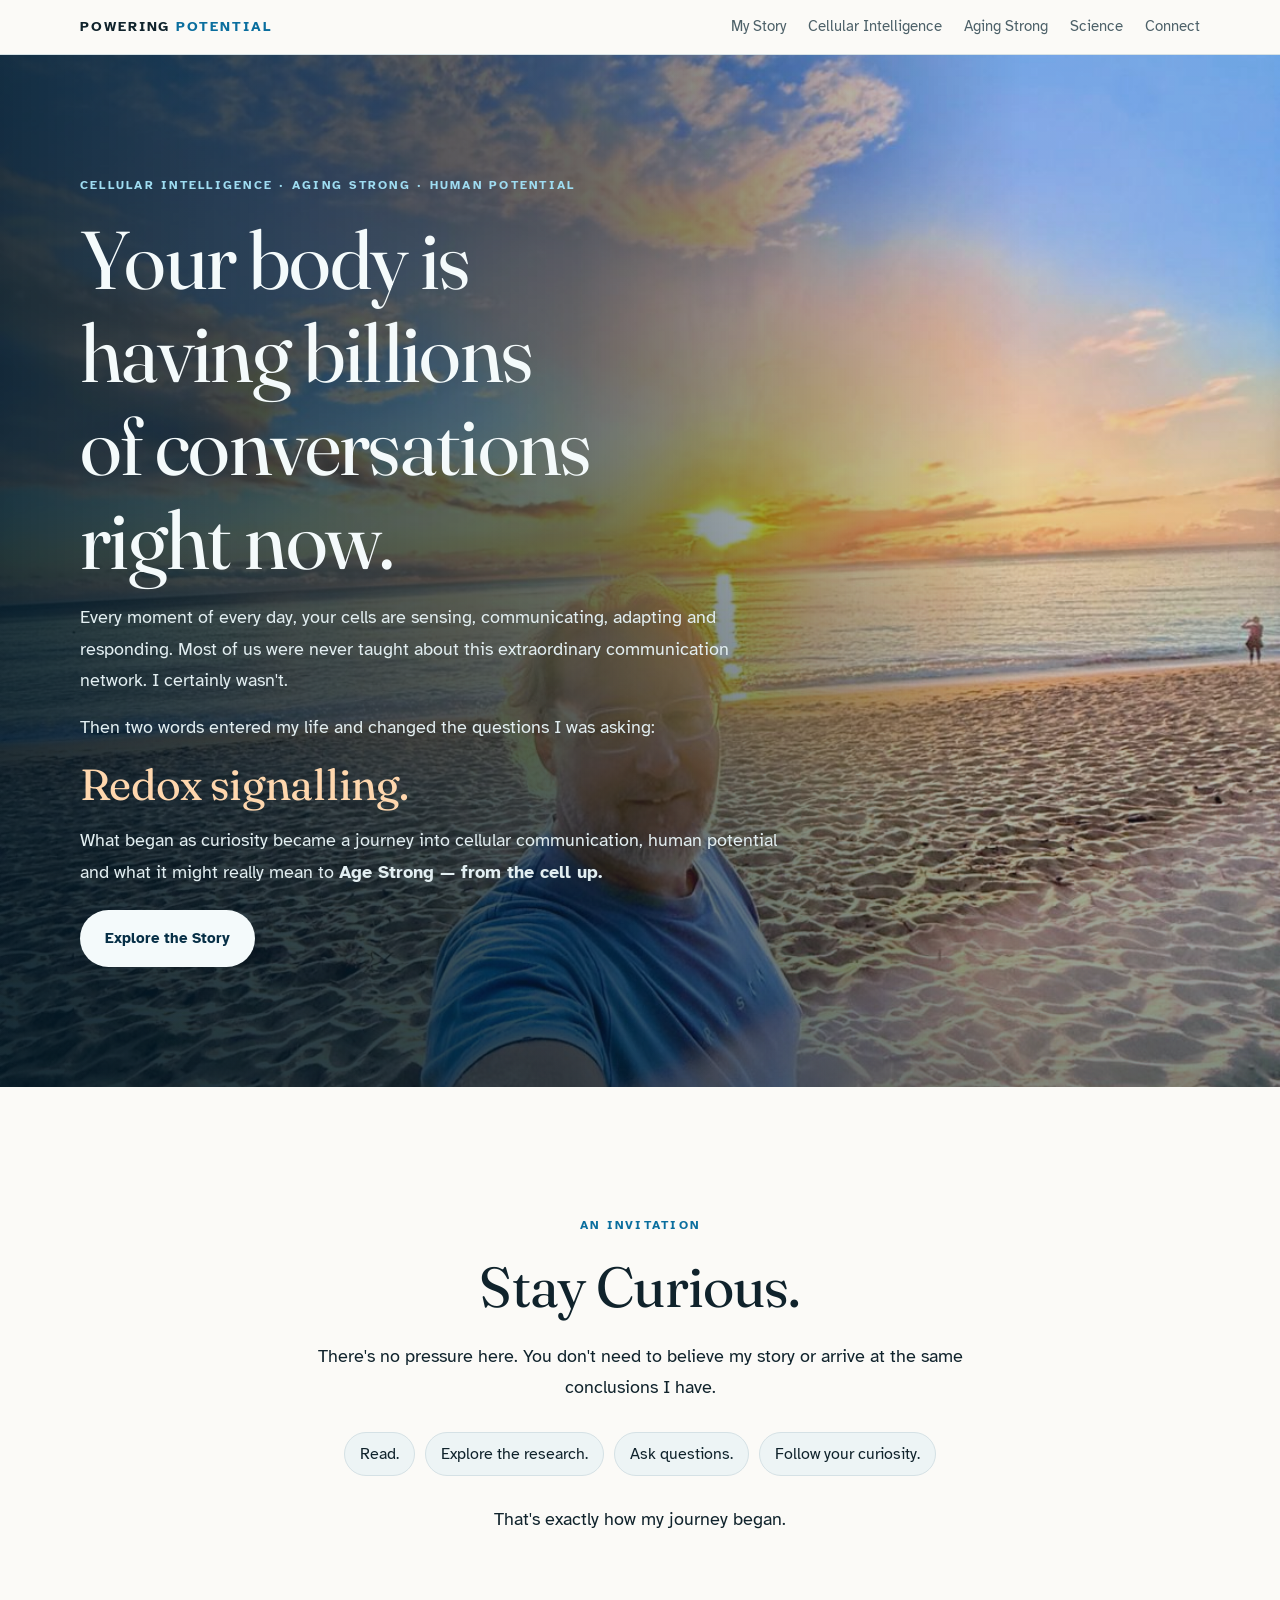
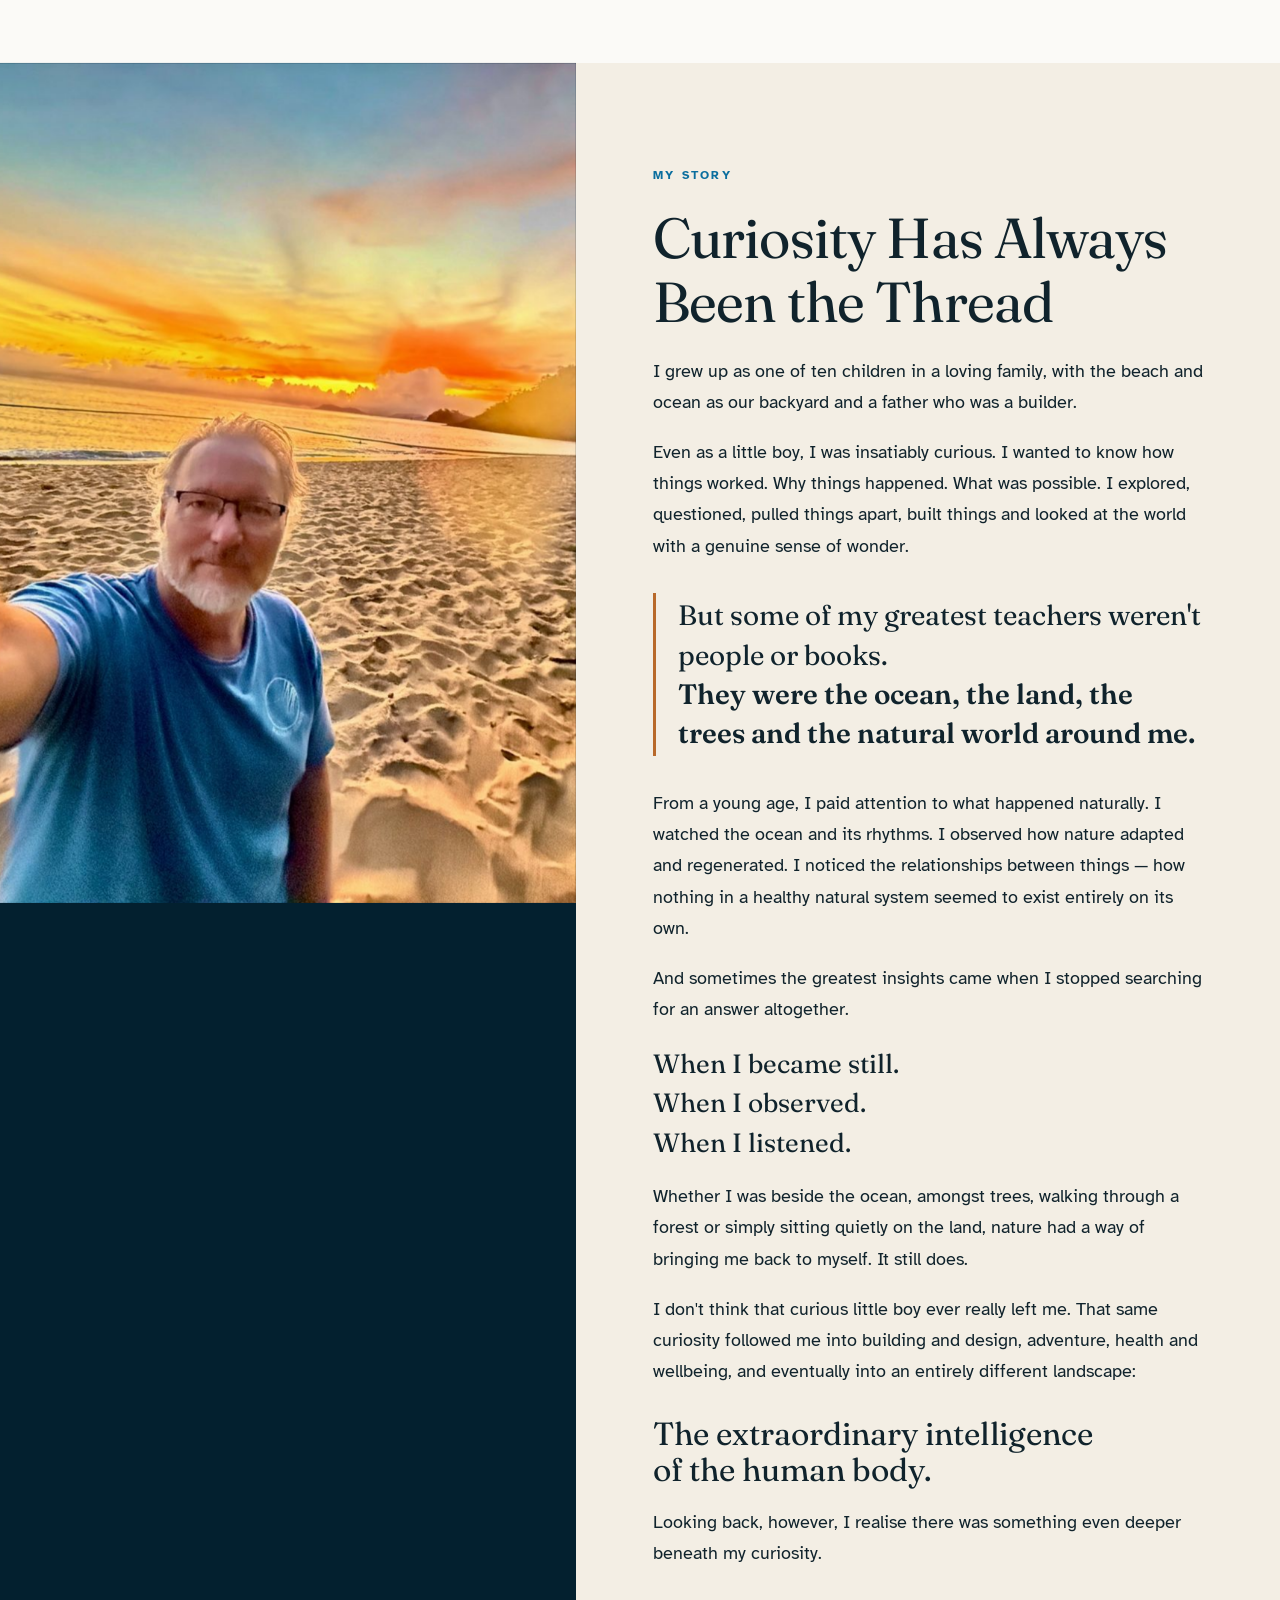
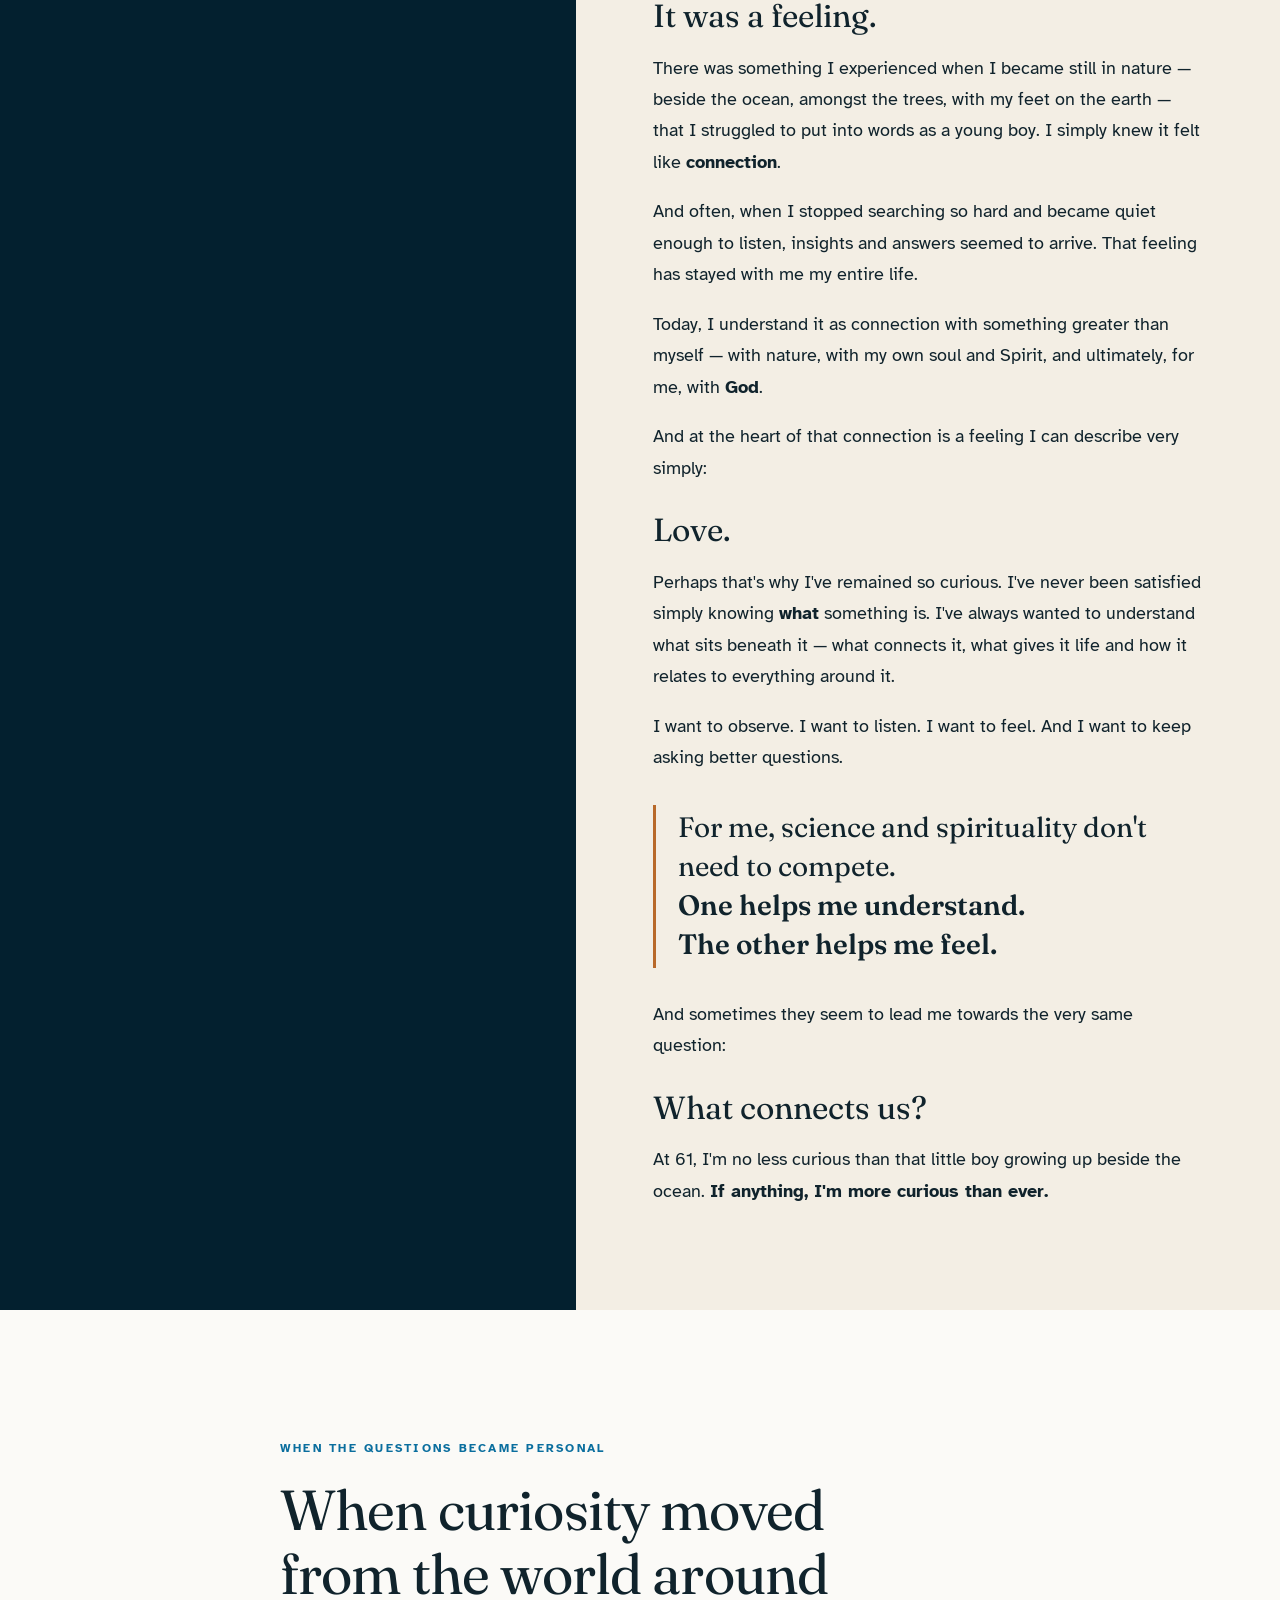
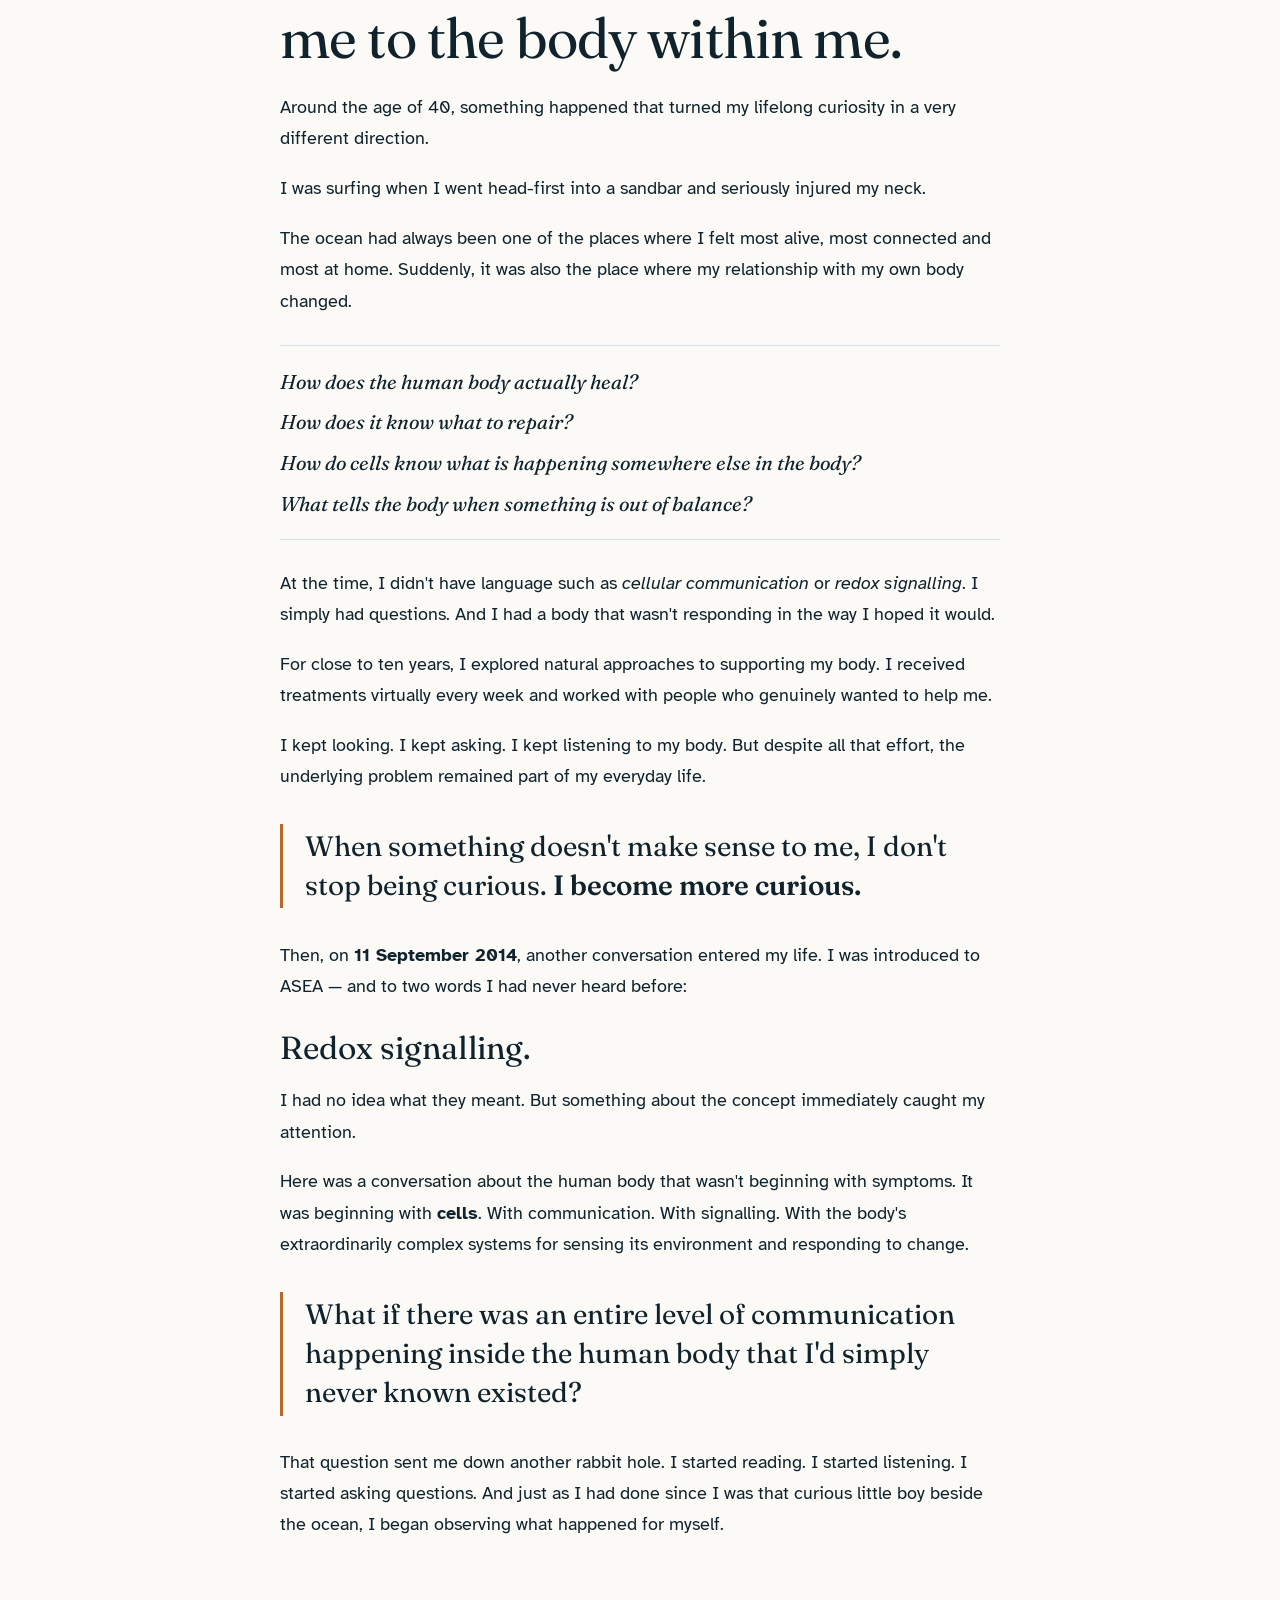
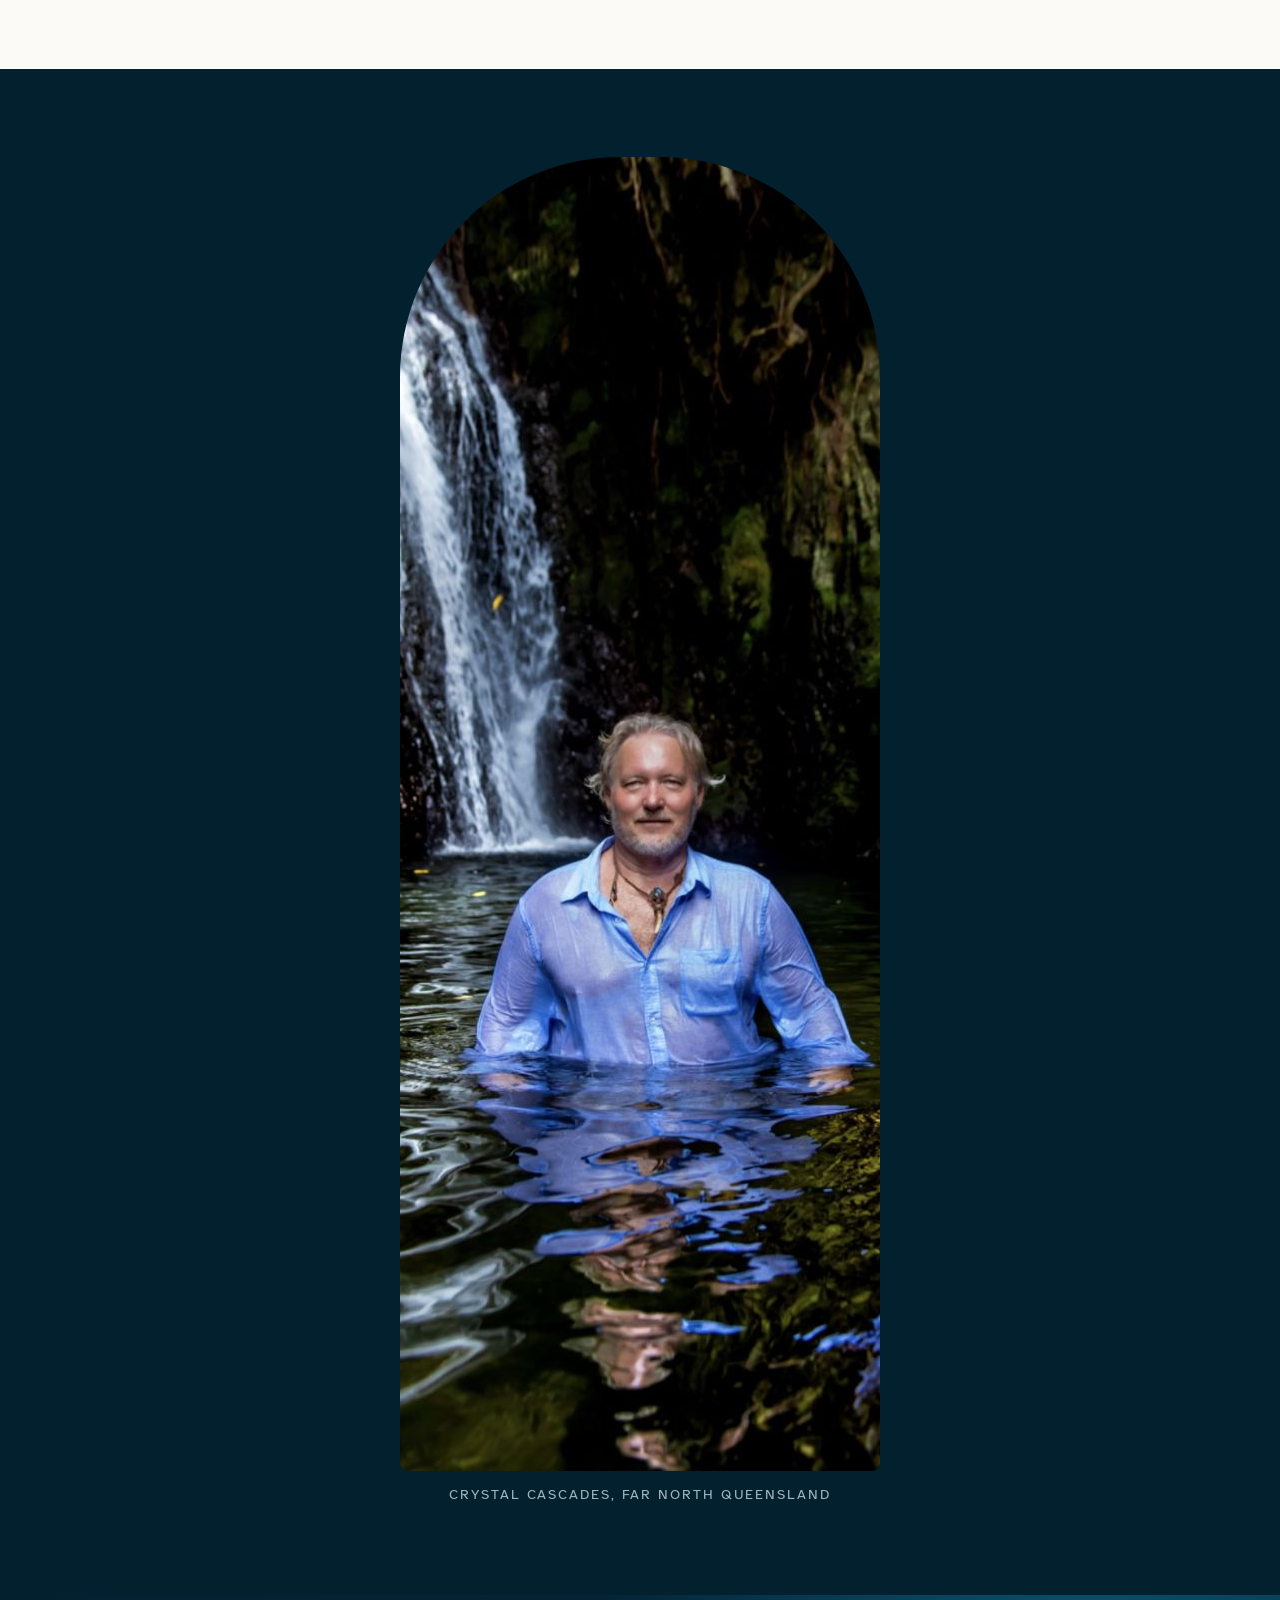
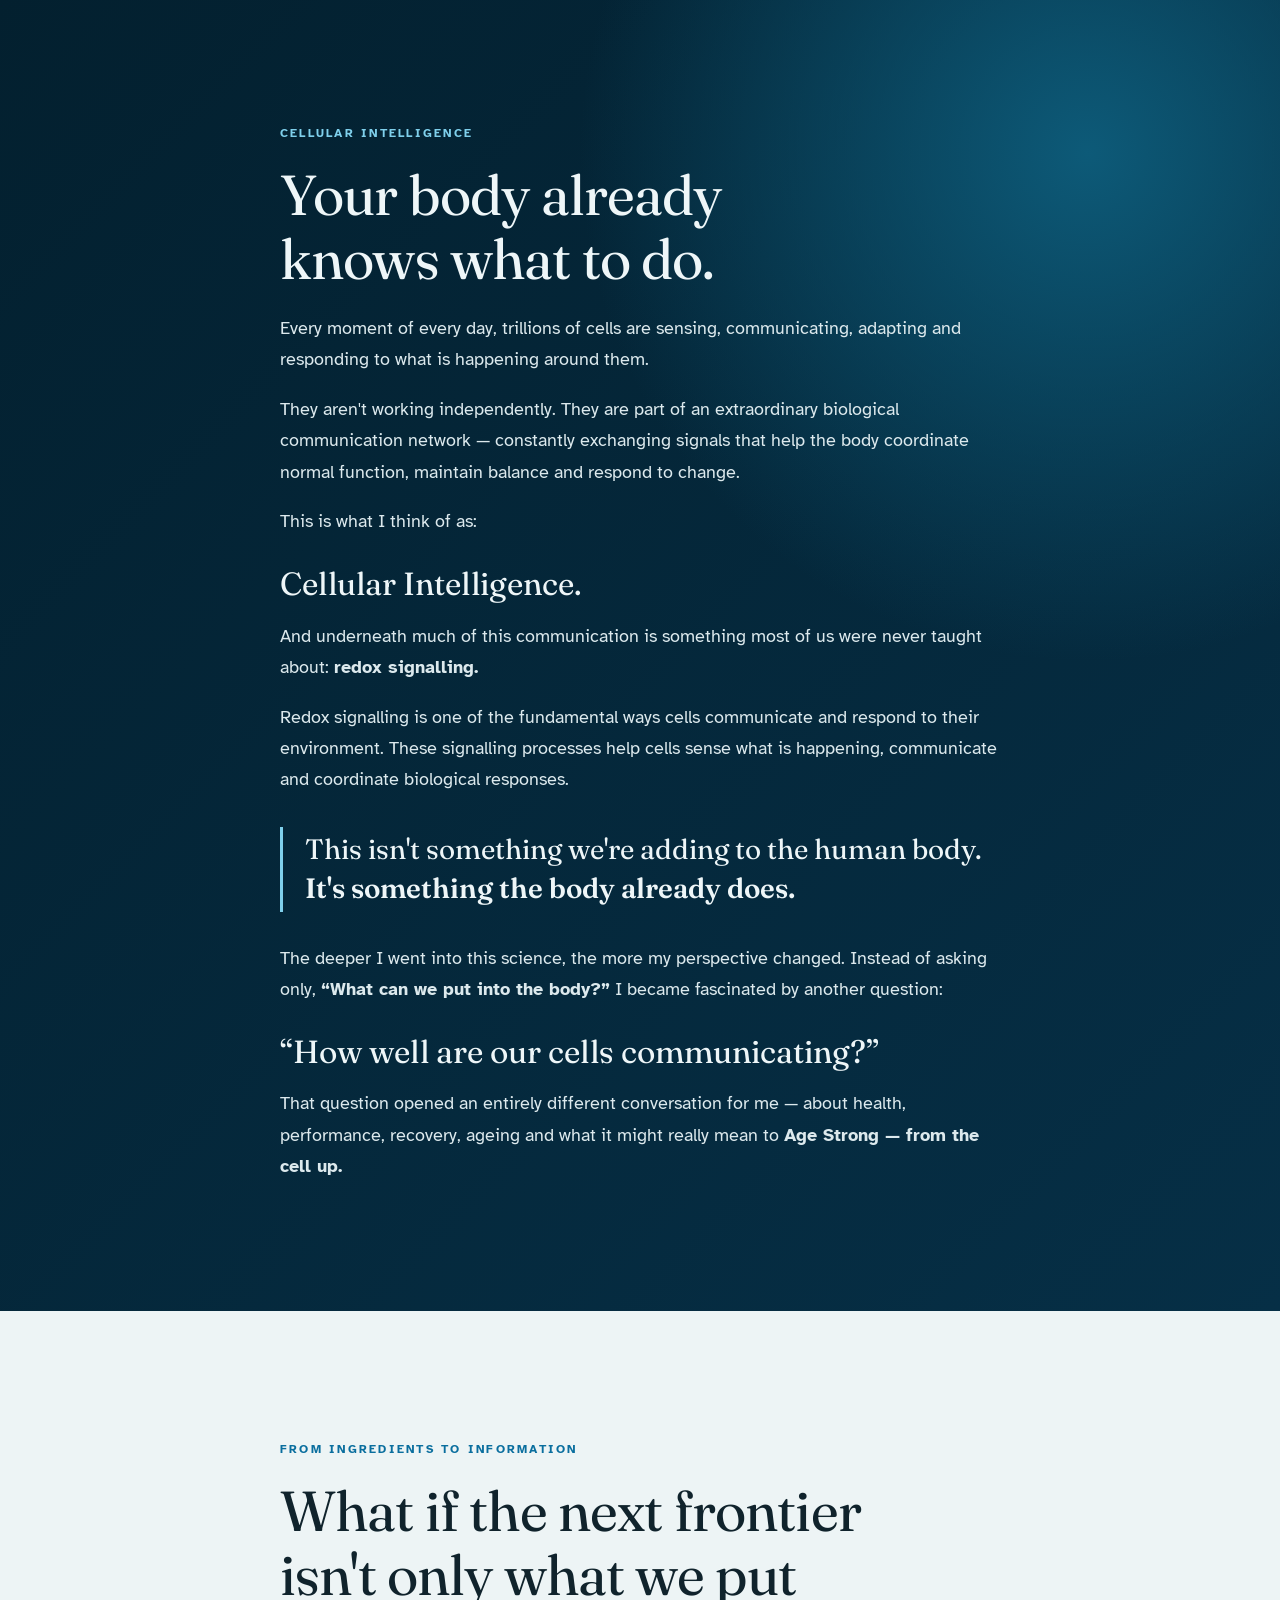
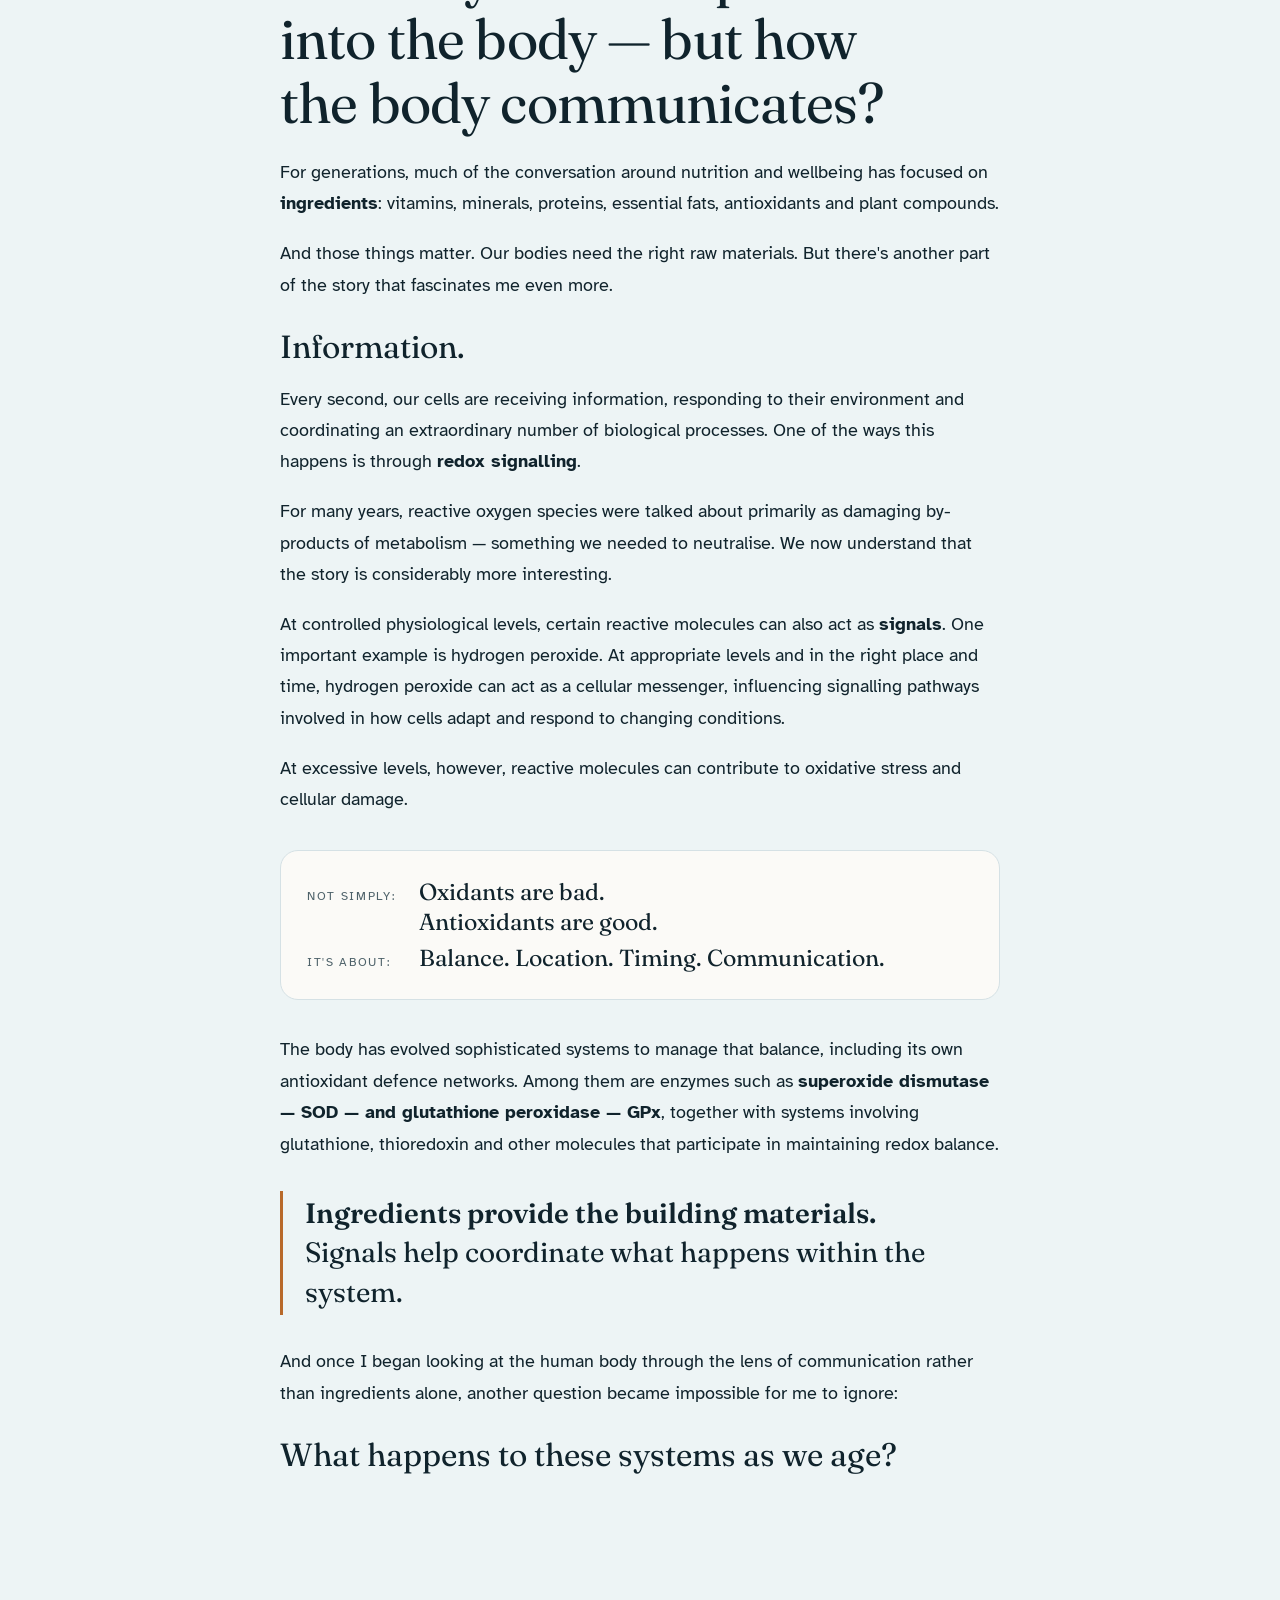
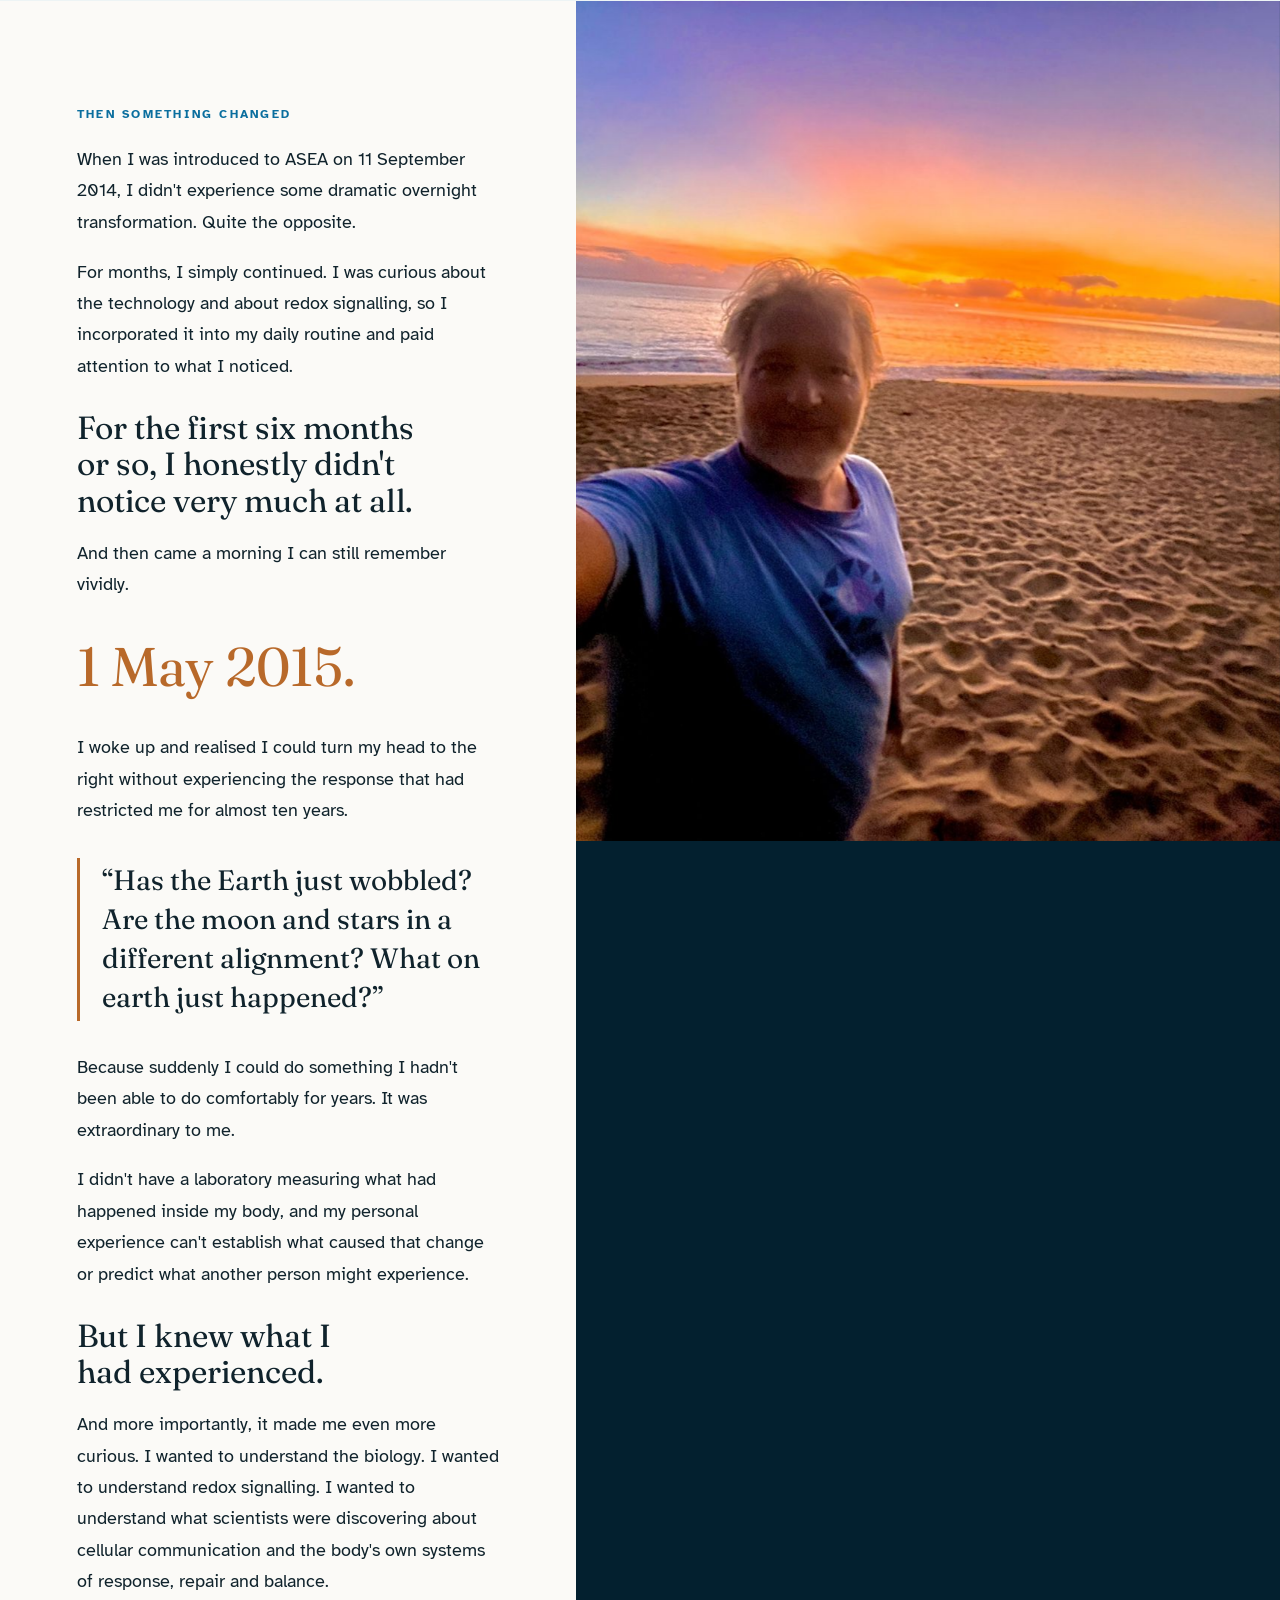
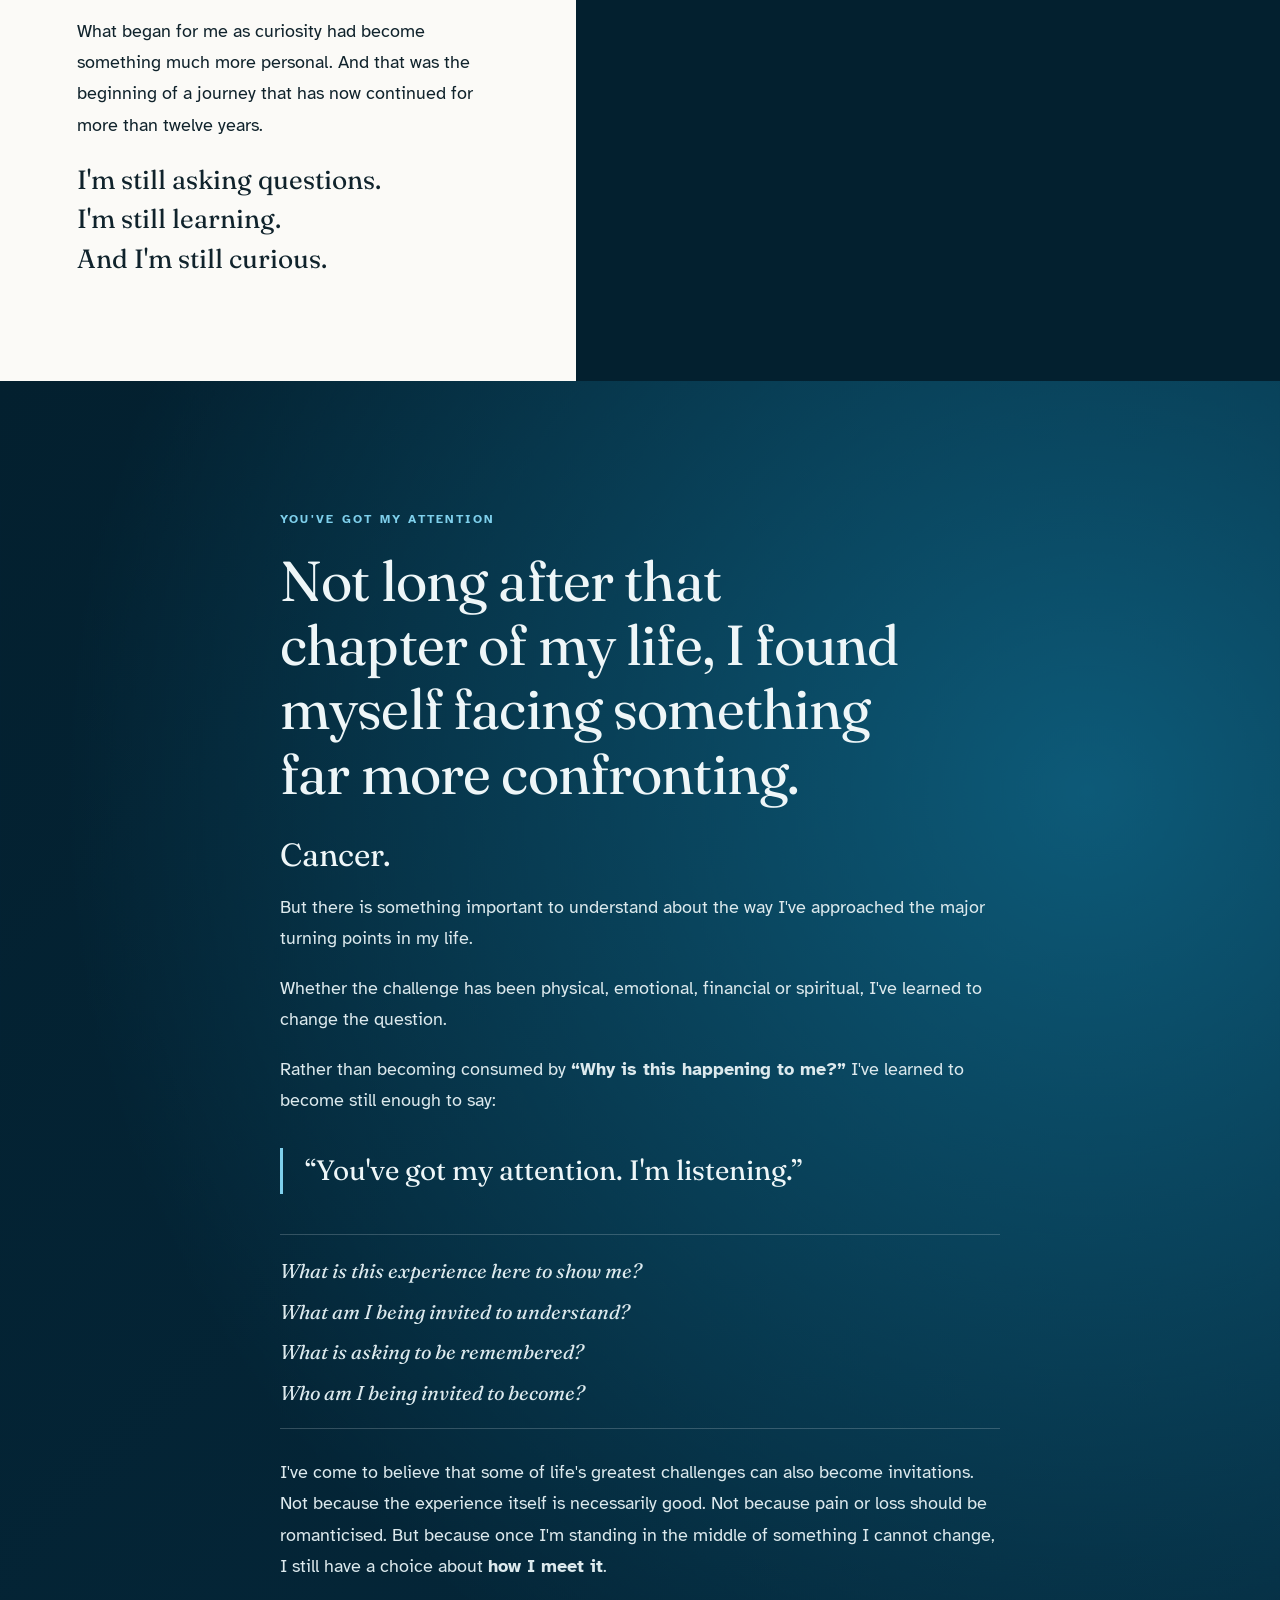
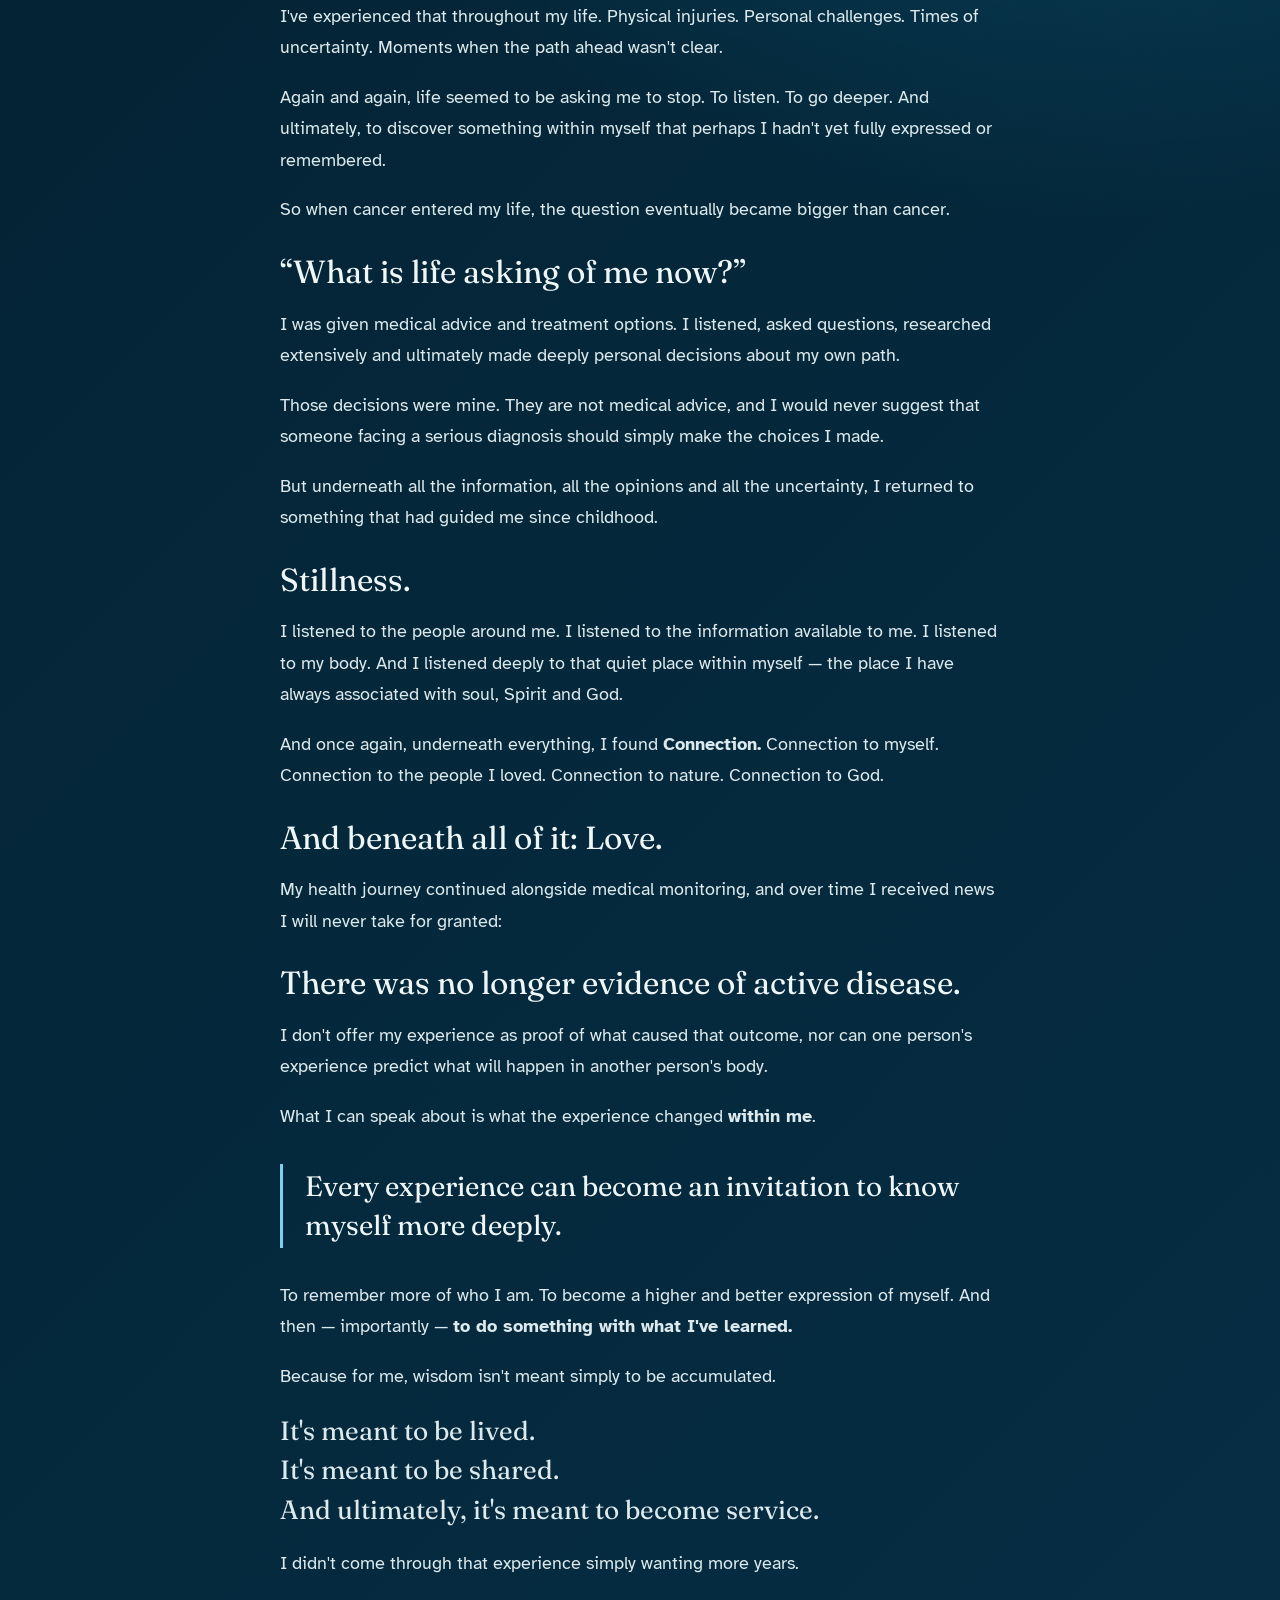
==== commit 05cf74da: "Add files via upload" ====
--- a/index.html
+++ b/index.html
@@ -3,261 +3,332 @@
 <head>
 <meta charset="utf-8">
 <meta name="viewport" content="width=device-width, initial-scale=1, viewport-fit=cover">
-<title>Powering Potential</title>
-<meta name="description" content="Sepp Hock shares what he's learned about redox signalling, ASEA and living well at 61. No pressure, just a conversation.">
+<title>Sepp Hock | Cellular Intelligence &amp; Aging Strong</title>
+<meta name="description" content="Explore Sepp Hock's journey into cellular intelligence, redox signalling and what it means to Age Strong — with curiosity, connection and science at the heart of the conversation.">
+<meta property="og:title" content="Sepp Hock | Cellular Intelligence &amp; Aging Strong">
+<meta property="og:description" content="Curiosity. Connection. Cellular Intelligence. Aging Strong.">
+<meta property="og:type" content="website">
+<meta property="og:image" content="https://poweringpotential.au/hero.jpg">
 <link rel="preconnect" href="https://fonts.googleapis.com">
 <link rel="preconnect" href="https://fonts.gstatic.com" crossorigin>
-<link rel="stylesheet" href="https://fonts.googleapis.com/css2?family=Fraunces:opsz,wght@9..144,400;9..144,600&family=Atkinson+Hyperlegible:ital,wght@0,400;0,700;1,400&display=swap">
-<style>
-/* Layout: from the shoreline inward. A tide-line hero, then sand-coloured reading sections broken by one deep-water band for the questions. */
-:root{
-  --bg:#F3F5F1;        /* morning sand-light */
-  --panel:#E6ECE7;     /* shallow water */
-  --ink:#11262C;       /* deep reef */
-  --muted:#4A5F63;     /* wet rock */
-  --sea:#1E6271;       /* Cairns sea, primary accent */
-  --sun:#B8722F;       /* sunrise, used once or twice */
-  --line:#C9D4CF;
-  --deep:#0F2A31;      /* question band */
-  --deep-ink:#E7F0EE;
-  --display:"Fraunces", Georgia, "Times New Roman", serif;
-  --body:"Atkinson Hyperlegible", system-ui, -apple-system, "Segoe UI", sans-serif;
-}
-@media (prefers-color-scheme: dark){:root:not([data-theme="light"]){
-  --bg:#0E1A1D;--panel:#152428;--ink:#E5EEEC;--muted:#A2B6B8;--sea:#7FC0CE;--sun:#E3A66A;--line:#25393D;--deep:#091316;--deep-ink:#E5EEEC;color-scheme:dark}}
-:root[data-theme="dark"]{
-  --bg:#0E1A1D;--panel:#152428;--ink:#E5EEEC;--muted:#A2B6B8;--sea:#7FC0CE;--sun:#E3A66A;--line:#25393D;--deep:#091316;--deep-ink:#E5EEEC;color-scheme:dark}
-
-*{box-sizing:border-box}
-html,body{margin:0}
-body{background:var(--bg);color:var(--ink);font-family:var(--body);font-size:1.1rem;line-height:1.7}
-img{display:block;max-width:100%}
-a{color:var(--sea);text-underline-offset:3px}
-a:focus-visible,button:focus-visible,summary:focus-visible{outline:2px solid var(--sun);outline-offset:3px;border-radius:4px}
-h1,h2,h3{font-family:var(--display);font-weight:600;line-height:1.12;text-wrap:balance;margin:0}
-p{margin:0}
-.wrap{max-width:1080px;margin:0 auto;padding-left:max(16px, env(safe-area-inset-left,0px));padding-right:max(16px, env(safe-area-inset-right,0px))}
-.eyebrow{font-size:.8rem;font-weight:700;letter-spacing:.16em;text-transform:uppercase;color:var(--sea)}
-section{padding-block:clamp(56px,8vw,104px)}
-
-header .wrap{padding-block:20px;display:flex;justify-content:space-between;align-items:center;gap:16px;flex-wrap:wrap}
-.brand{font-family:var(--display);font-size:1.2rem;font-weight:600;color:var(--ink);text-decoration:none}
-.brand span{color:var(--muted);font-weight:400}
-nav{display:flex;gap:20px;flex-wrap:wrap}
-nav a{color:var(--muted);text-decoration:none;font-size:.95rem}
-nav a:hover{color:var(--ink)}
-
-/* hero */
-.hero .wrap{display:grid;grid-template-columns:1.1fr .9fr;gap:clamp(28px,5vw,64px);align-items:center;padding-block:clamp(16px,3vw,32px) clamp(48px,7vw,88px)}
-.hero .wrap > *{min-width:0}
-.hero h1{font-size:clamp(2.6rem,6.5vw,4.6rem)}
-.hero h1 em{font-style:normal;color:var(--sea)}
-.hero .lede{margin-top:22px;font-size:1.2rem;max-width:42ch}
-.hero .sub{margin-top:14px;color:var(--muted);max-width:46ch}
-.hero .ctas{margin-top:28px;display:flex;flex-wrap:wrap;gap:12px}
-.hero figure{margin:0}
-.hero img{width:100%;aspect-ratio:4/5;object-fit:cover;object-position:50% 45%;border-radius:200px 200px 6px 6px}
-.hero figcaption{margin-top:10px;font-size:.85rem;color:var(--muted)}
-
-.btn{display:inline-flex;align-items:center;gap:8px;padding:13px 22px;border-radius:999px;text-decoration:none;font-weight:700;font-size:1rem;border:0;cursor:pointer;font-family:inherit}
-.btn.solid{background:var(--sea);color:var(--bg)}
-.btn.solid:hover{filter:brightness(1.08)}
-.btn.line{border:1.5px solid var(--ink);color:var(--ink);background:transparent}
-
-/* basics */
-.basics .head{display:flex;flex-direction:column;gap:14px;max-width:60ch}
-.basics h2,.story h2,.next h2{font-size:clamp(2rem,4.4vw,3rem)}
-.cards{display:grid;grid-template-columns:repeat(3,1fr);gap:clamp(16px,2.5vw,28px);margin-top:40px}
-.card{background:var(--panel);padding:26px 24px;border-radius:6px;display:flex;flex-direction:column;gap:10px;min-width:0}
-.card .n{font-family:var(--display);font-size:1.6rem;color:var(--sun);line-height:1}
-.card h3{font-size:1.35rem}
-.card p{font-size:1rem;color:var(--muted)}
-.quote{margin-top:44px;font-family:var(--display);font-size:clamp(1.3rem,2.6vw,1.75rem);line-height:1.35;max-width:36ch;border-top:1px solid var(--line);padding-top:24px}
-
-/* story */
-.story .wrap{display:grid;grid-template-columns:.85fr 1.15fr;gap:clamp(28px,5vw,64px);align-items:center}
-.story .wrap > *{min-width:0}
-.story img{width:100%;aspect-ratio:4/5;object-fit:cover;border-radius:6px}
-.story .txt{display:flex;flex-direction:column;gap:16px}
-.story .txt p{max-width:58ch}
-.story .salt{background:var(--panel);border-radius:6px;padding:20px 22px;font-size:1rem}
-.story .salt strong{font-family:var(--display);font-size:1.15rem;display:block;margin-bottom:4px}
-
-/* questions */
-.questions{background:var(--deep);color:var(--deep-ink)}
-.questions .eyebrow{color:var(--sun)}
-.questions h2{font-size:clamp(2rem,4.4vw,3rem);margin-top:12px}
-.questions .intro{margin-top:14px;max-width:56ch;opacity:.85}
-.faq{margin-top:36px;border-top:1px solid rgba(231,240,238,.18)}
-details{border-bottom:1px solid rgba(231,240,238,.18)}
-summary{list-style:none;cursor:pointer;padding:20px 40px 20px 0;font-family:var(--display);font-size:1.25rem;position:relative}
-summary::-webkit-details-marker{display:none}
-summary::after{content:"+";position:absolute;right:4px;top:16px;font-size:1.6rem;color:var(--sun);transition:transform .2s}
-details[open] summary::after{transform:rotate(45deg)}
-details .a{padding:0 0 22px;max-width:62ch;opacity:.9;display:flex;flex-direction:column;gap:12px}
-details .a a{color:var(--sun)}
-
-/* next steps */
-.next .doors{display:grid;grid-template-columns:repeat(3,1fr);gap:clamp(16px,2.5vw,28px);margin-top:36px}
-.door{border:1px solid var(--line);border-radius:6px;padding:26px 24px;display:flex;flex-direction:column;gap:12px;min-width:0;background:var(--bg)}
-.door h3{font-size:1.4rem}
-.door p{color:var(--muted);font-size:1rem}
-.door .go{margin-top:auto;align-self:flex-start}
-.door.main{background:var(--panel);border-color:transparent}
-
-.contact{display:flex;flex-wrap:wrap;gap:10px 18px;align-items:center;margin-top:8px}
-.contact code{font-family:var(--body);font-size:1rem;background:var(--panel);padding:4px 10px;border-radius:4px;user-select:all}
-.copy{font:inherit;font-size:.85rem;padding:6px 12px;border-radius:999px;border:1px solid var(--line);background:transparent;color:var(--muted);cursor:pointer}
-
-footer{border-top:1px solid var(--line)}
-footer .wrap{padding-block:32px;display:flex;flex-direction:column;gap:12px}
-footer p{font-size:.85rem;color:var(--muted);max-width:90ch}
-footer .row{display:flex;justify-content:space-between;gap:12px;flex-wrap:wrap}
-
-@media (max-width:860px){
-  .hero .wrap,.story .wrap{grid-template-columns:1fr}
-  .hero figure{order:-1;max-width:420px}
-  .cards,.next .doors{grid-template-columns:1fr}
-}
-</style>
+<link rel="stylesheet" href="https://fonts.googleapis.com/css2?family=Fraunces:ital,opsz,wght@0,9..144,400;0,9..144,600;1,9..144,400&family=Atkinson+Hyperlegible:ital,wght@0,400;0,700;1,400&display=swap">
+<link rel="stylesheet" href="styles.css">
+
 </head>
 <body>
-
-
 <header><div class="wrap">
-  <a class="brand" href="#top">Powering Potential <span>· Sepp Hock</span></a>
+  <a class="brand" href="#top">POWERING <span>POTENTIAL</span></a>
   <nav aria-label="Sections">
-    <a href="#basics">The science</a>
-    <a href="#story">My story</a>
-    <a href="#questions">Questions</a>
-    <a href="#next">Next steps</a>
+    <a href="#story">My Story</a><a href="#cellular">Cellular Intelligence</a><a href="#aging">Aging Strong</a><a href="#science">Science</a><a href="#connect">Connect</a>
   </nav>
 </div></header>
 
 <main id="top">
-<section class="hero" style="padding-block:0"><div class="wrap">
-  <div>
-    <p class="eyebrow">Redox signalling, explained simply</p>
-    <h1 style="margin-top:14px">Your body is having billions of <em>conversations</em> right now.</h1>
-    <p class="lede">I'm Sepp. I'm 61, a lifelong waterman and builder, and for 12 years I've been fascinated by how our cells talk to each other.</p>
-    <p class="sub">This page shares what I've learned, in plain English. There's no pressure here. Read, explore the research, and if you'd like to talk, I'm happy to.</p>
-    <div class="ctas">
-      <a class="btn solid" href="#basics">Show me the science</a>
-      <a class="btn line" href="#next">Talk with Sepp</a>
-    </div>
-  </div>
+<section class="hero">
+  <img src="hero.jpg" alt="Sepp Hock on the beach at sunrise" width="1125" height="1500" fetchpriority="high">
+  <div class="wrap"><div class="inner">
+    <p class="eyebrow">Cellular Intelligence · Aging Strong · Human Potential</p>
+    <h1>Your body is having billions of conversations right now.</h1>
+    <p>Every moment of every day, your cells are sensing, communicating, adapting and responding. Most of us were never taught about this extraordinary communication network. I certainly wasn't.</p>
+    <p>Then two words entered my life and changed the questions I was asking:</p>
+    <h2>Redox signalling.</h2>
+    <p>What began as curiosity became a journey into cellular communication, human potential and what it might really mean to <strong>Age Strong — from the cell up.</strong></p>
+    <a class="btn light" href="#story">Explore the Story</a>
+  </div></div>
+</section>
+
+<section class="invite"><div class="col flow">
+  <p class="eyebrow">An invitation</p>
+  <h2>Stay Curious.</h2>
+  <p>There's no pressure here. You don't need to believe my story or arrive at the same conclusions I have.</p>
+  <div class="pills"><span>Read.</span><span>Explore the research.</span><span>Ask questions.</span><span>Follow your curiosity.</span></div>
+  <p>That's exactly how my journey began.</p>
+</div></section>
+
+<section id="story" class="split sand">
+  <div class="pic"><img src="story.jpg" alt="Sepp Hock beside the ocean at sunrise" width="1500" height="1125" loading="lazy"></div>
+  <div class="txt flow">
+    <p class="eyebrow">My Story</p>
+    <h2>Curiosity Has Always Been the Thread</h2>
+    <p>I grew up as one of ten children in a loving family, with the beach and ocean as our backyard and a father who was a builder.</p>
+    <p>Even as a little boy, I was insatiably curious. I wanted to know how things worked. Why things happened. What was possible. I explored, questioned, pulled things apart, built things and looked at the world with a genuine sense of wonder.</p>
+    <blockquote>But some of my greatest teachers weren't people or books.<br><strong>They were the ocean, the land, the trees and the natural world around me.</strong></blockquote>
+    <p>From a young age, I paid attention to what happened naturally. I watched the ocean and its rhythms. I observed how nature adapted and regenerated. I noticed the relationships between things — how nothing in a healthy natural system seemed to exist entirely on its own.</p>
+    <p>And sometimes the greatest insights came when I stopped searching for an answer altogether.</p>
+    <p class="mantra">When I became still.<br>When I observed.<br>When I listened.</p>
+    <p>Whether I was beside the ocean, amongst trees, walking through a forest or simply sitting quietly on the land, nature had a way of bringing me back to myself. It still does.</p>
+    <p>I don't think that curious little boy ever really left me. That same curiosity followed me into building and design, adventure, health and wellbeing, and eventually into an entirely different landscape:</p>
+    <h3>The extraordinary intelligence of the human body.</h3>
+    <p>Looking back, however, I realise there was something even deeper beneath my curiosity.</p>
+    <h3>It was a feeling.</h3>
+    <p>There was something I experienced when I became still in nature — beside the ocean, amongst the trees, with my feet on the earth — that I struggled to put into words as a young boy. I simply knew it felt like <strong>connection</strong>.</p>
+    <p>And often, when I stopped searching so hard and became quiet enough to listen, insights and answers seemed to arrive. That feeling has stayed with me my entire life.</p>
+    <p>Today, I understand it as connection with something greater than myself — with nature, with my own soul and Spirit, and ultimately, for me, with <strong>God</strong>.</p>
+    <p>And at the heart of that connection is a feeling I can describe very simply:</p>
+    <h3>Love.</h3>
+    <p>Perhaps that's why I've remained so curious. I've never been satisfied simply knowing <strong>what</strong> something is. I've always wanted to understand what sits beneath it — what connects it, what gives it life and how it relates to everything around it.</p>
+    <p>I want to observe. I want to listen. I want to feel. And I want to keep asking better questions.</p>
+    <blockquote>For me, science and spirituality don't need to compete.<br><strong>One helps me understand.<br>The other helps me feel.</strong></blockquote>
+    <p>And sometimes they seem to lead me towards the very same question:</p>
+    <h3>What connects us?</h3>
+    <p>At 61, I'm no less curious than that little boy growing up beside the ocean. <strong>If anything, I'm more curious than ever.</strong></p>
+  </div>
+</section>
+
+<section><div class="col flow">
+  <p class="eyebrow">When the Questions Became Personal</p>
+  <h2>When curiosity moved from the world around me to the body within me.</h2>
+  <p>Around the age of 40, something happened that turned my lifelong curiosity in a very different direction.</p>
+  <p>I was surfing when I went head-first into a sandbar and seriously injured my neck.</p>
+  <p>The ocean had always been one of the places where I felt most alive, most connected and most at home. Suddenly, it was also the place where my relationship with my own body changed.</p>
+  <div class="qs"><p>How does the human body actually heal?</p><p>How does it know what to repair?</p><p>How do cells know what is happening somewhere else in the body?</p><p>What tells the body when something is out of balance?</p></div>
+  <p>At the time, I didn't have language such as <em>cellular communication</em> or <em>redox signalling</em>. I simply had questions. And I had a body that wasn't responding in the way I hoped it would.</p>
+  <p>For close to ten years, I explored natural approaches to supporting my body. I received treatments virtually every week and worked with people who genuinely wanted to help me.</p>
+  <p>I kept looking. I kept asking. I kept listening to my body. But despite all that effort, the underlying problem remained part of my everyday life.</p>
+  <blockquote>When something doesn't make sense to me, I don't stop being curious. <strong>I become more curious.</strong></blockquote>
+  <p>Then, on <strong>11 September 2014</strong>, another conversation entered my life. I was introduced to ASEA — and to two words I had never heard before:</p>
+  <h3>Redox signalling.</h3>
+  <p>I had no idea what they meant. But something about the concept immediately caught my attention.</p>
+  <p>Here was a conversation about the human body that wasn't beginning with symptoms. It was beginning with <strong>cells</strong>. With communication. With signalling. With the body's extraordinarily complex systems for sensing its environment and responding to change.</p>
+  <blockquote>What if there was an entire level of communication happening inside the human body that I'd simply never known existed?</blockquote>
+  <p>That question sent me down another rabbit hole. I started reading. I started listening. I started asking questions. And just as I had done since I was that curious little boy beside the ocean, I began observing what happened for myself.</p>
+</div></section>
+
+<section class="pause" aria-label="Crystal Cascades">
   <figure>
-    <img src="waterfall.jpg" alt="Sepp standing waist-deep in a rainforest pool beneath a waterfall" width="882" height="1314">
+    <img src="waterfall.jpg" alt="Sepp standing waist-deep in a rainforest pool beneath a waterfall" width="882" height="1314" loading="lazy">
     <figcaption>Crystal Cascades, Far North Queensland</figcaption>
   </figure>
-</div></section>
-
-<section id="basics" class="basics" style="background:var(--panel)"><div class="wrap">
-  <div class="head">
-    <p class="eyebrow">The basics</p>
-    <h2>Every cell is listening, and every cell is talking</h2>
-    <p>Think of your body as a huge orchestra. Trillions of cells need to play in time, and they do it by sending each other signals. Redox signalling is one of the ways they communicate. It's a normal part of biology, and scientists have studied it for decades.</p>
-  </div>
+</section>
+
+<section id="cellular" class="deep"><div class="col flow">
+  <p class="eyebrow">Cellular Intelligence</p>
+  <h2>Your body already knows what to do.</h2>
+  <p>Every moment of every day, trillions of cells are sensing, communicating, adapting and responding to what is happening around them.</p>
+  <p>They aren't working independently. They are part of an extraordinary biological communication network — constantly exchanging signals that help the body coordinate normal function, maintain balance and respond to change.</p>
+  <p>This is what I think of as:</p>
+  <h3>Cellular Intelligence.</h3>
+  <p>And underneath much of this communication is something most of us were never taught about: <strong>redox signalling.</strong></p>
+  <p>Redox signalling is one of the fundamental ways cells communicate and respond to their environment. These signalling processes help cells sense what is happening, communicate and coordinate biological responses.</p>
+  <blockquote>This isn't something we're adding to the human body.<br><strong>It's something the body already does.</strong></blockquote>
+  <p>The deeper I went into this science, the more my perspective changed. Instead of asking only, <strong>“What can we put into the body?”</strong> I became fascinated by another question:</p>
+  <h3>“How well are our cells communicating?”</h3>
+  <p>That question opened an entirely different conversation for me — about health, performance, recovery, ageing and what it might really mean to <strong>Age Strong — from the cell up.</strong></p>
+</div></section>
+
+<section class="mist"><div class="col flow">
+  <p class="eyebrow">From Ingredients to Information</p>
+  <h2>What if the next frontier isn't only what we put into the body — but how the body communicates?</h2>
+  <p>For generations, much of the conversation around nutrition and wellbeing has focused on <strong>ingredients</strong>: vitamins, minerals, proteins, essential fats, antioxidants and plant compounds.</p>
+  <p>And those things matter. Our bodies need the right raw materials. But there's another part of the story that fascinates me even more.</p>
+  <h3>Information.</h3>
+  <p>Every second, our cells are receiving information, responding to their environment and coordinating an extraordinary number of biological processes. One of the ways this happens is through <strong>redox signalling</strong>.</p>
+  <p>For many years, reactive oxygen species were talked about primarily as damaging by-products of metabolism — something we needed to neutralise. We now understand that the story is considerably more interesting.</p>
+  <p>At controlled physiological levels, certain reactive molecules can also act as <strong>signals</strong>. One important example is hydrogen peroxide. At appropriate levels and in the right place and time, hydrogen peroxide can act as a cellular messenger, influencing signalling pathways involved in how cells adapt and respond to changing conditions.</p>
+  <p>At excessive levels, however, reactive molecules can contribute to oxidative stress and cellular damage.</p>
+  <div class="contrast"><span>Not simply:</span><strong>Oxidants are bad.<br>Antioxidants are good.</strong><span>It's about:</span><strong>Balance. Location. Timing. Communication.</strong></div>
+  <p>The body has evolved sophisticated systems to manage that balance, including its own antioxidant defence networks. Among them are enzymes such as <strong>superoxide dismutase — SOD — and glutathione peroxidase — GPx</strong>, together with systems involving glutathione, thioredoxin and other molecules that participate in maintaining redox balance.</p>
+  <blockquote><strong>Ingredients provide the building materials.</strong><br>Signals help coordinate what happens within the system.</blockquote>
+  <p>And once I began looking at the human body through the lens of communication rather than ingredients alone, another question became impossible for me to ignore:</p>
+  <h3>What happens to these systems as we age?</h3>
+</div></section>
+
+<section class="split reverse">
+  <div class="pic"><img src="ocean.jpg" alt="Sepp at sunrise on the beach" width="1500" height="1125" loading="lazy"></div>
+  <div class="txt flow">
+    <p class="eyebrow">Then Something Changed</p>
+    <p>When I was introduced to ASEA on 11 September 2014, I didn't experience some dramatic overnight transformation. Quite the opposite.</p>
+    <p>For months, I simply continued. I was curious about the technology and about redox signalling, so I incorporated it into my daily routine and paid attention to what I noticed.</p>
+    <h3>For the first six months or so, I honestly didn't notice very much at all.</h3>
+    <p>And then came a morning I can still remember vividly.</p>
+    <p class="date">1 May 2015.</p>
+    <p>I woke up and realised I could turn my head to the right without experiencing the response that had restricted me for almost ten years.</p>
+    <blockquote>“Has the Earth just wobbled? Are the moon and stars in a different alignment? What on earth just happened?”</blockquote>
+    <p>Because suddenly I could do something I hadn't been able to do comfortably for years. It was extraordinary to me.</p>
+    <p>I didn't have a laboratory measuring what had happened inside my body, and my personal experience can't establish what caused that change or predict what another person might experience.</p>
+    <h3>But I knew what I had experienced.</h3>
+    <p>And more importantly, it made me even more curious. I wanted to understand the biology. I wanted to understand redox signalling. I wanted to understand what scientists were discovering about cellular communication and the body's own systems of response, repair and balance.</p>
+    <p>What began for me as curiosity had become something much more personal. And that was the beginning of a journey that has now continued for more than twelve years.</p>
+    <p class="mantra">I'm still asking questions.<br>I'm still learning.<br>And I'm still curious.</p>
+  </div>
+</section>
+
+<section class="deep"><div class="col flow">
+  <p class="eyebrow">You've Got My Attention</p>
+  <h2>Not long after that chapter of my life, I found myself facing something far more confronting.</h2>
+  <h3>Cancer.</h3>
+  <p>But there is something important to understand about the way I've approached the major turning points in my life.</p>
+  <p>Whether the challenge has been physical, emotional, financial or spiritual, I've learned to change the question.</p>
+  <p>Rather than becoming consumed by <strong>“Why is this happening to me?”</strong> I've learned to become still enough to say:</p>
+  <blockquote>“You've got my attention. I'm listening.”</blockquote>
+  <div class="qs"><p>What is this experience here to show me?</p><p>What am I being invited to understand?</p><p>What is asking to be remembered?</p><p>Who am I being invited to become?</p></div>
+  <p>I've come to believe that some of life's greatest challenges can also become invitations. Not because the experience itself is necessarily good. Not because pain or loss should be romanticised. But because once I'm standing in the middle of something I cannot change, I still have a choice about <strong>how I meet it</strong>.</p>
+  <p>I've experienced that throughout my life. Physical injuries. Personal challenges. Times of uncertainty. Moments when the path ahead wasn't clear.</p>
+  <p>Again and again, life seemed to be asking me to stop. To listen. To go deeper. And ultimately, to discover something within myself that perhaps I hadn't yet fully expressed or remembered.</p>
+  <p>So when cancer entered my life, the question eventually became bigger than cancer.</p>
+  <h3>“What is life asking of me now?”</h3>
+  <p>I was given medical advice and treatment options. I listened, asked questions, researched extensively and ultimately made deeply personal decisions about my own path.</p>
+  <p>Those decisions were mine. They are not medical advice, and I would never suggest that someone facing a serious diagnosis should simply make the choices I made.</p>
+  <p>But underneath all the information, all the opinions and all the uncertainty, I returned to something that had guided me since childhood.</p>
+  <h3>Stillness.</h3>
+  <p>I listened to the people around me. I listened to the information available to me. I listened to my body. And I listened deeply to that quiet place within myself — the place I have always associated with soul, Spirit and God.</p>
+  <p>And once again, underneath everything, I found <strong>Connection.</strong> Connection to myself. Connection to the people I loved. Connection to nature. Connection to God.</p>
+  <h3>And beneath all of it: Love.</h3>
+  <p>My health journey continued alongside medical monitoring, and over time I received news I will never take for granted:</p>
+  <h3>There was no longer evidence of active disease.</h3>
+  <p>I don't offer my experience as proof of what caused that outcome, nor can one person's experience predict what will happen in another person's body.</p>
+  <p>What I can speak about is what the experience changed <strong>within me</strong>.</p>
+  <blockquote>Every experience can become an invitation to know myself more deeply.</blockquote>
+  <p>To remember more of who I am. To become a higher and better expression of myself. And then — importantly — <strong>to do something with what I've learned.</strong></p>
+  <p>Because for me, wisdom isn't meant simply to be accumulated.</p>
+  <p class="mantra">It's meant to be lived.<br>It's meant to be shared.<br>And ultimately, it's meant to become service.</p>
+  <p>I didn't come through that experience simply wanting more years.</p>
+  <h2>I wanted more life in my years.</h2>
+  <p class="mantra">More presence.<br>More strength.<br>More curiosity.<br>More connection.<br>More contribution.<br>More service.<br>More love.</p>
+  <p>And perhaps that is where <strong>Aging Strong</strong> truly began for me.</p>
+</div></section>
+
+<section id="aging" class="split sand">
+  <div class="pic"><img src="sepp.jpg" alt="Sepp Hock smiling on the beach at sunrise" width="1125" height="1500" loading="lazy"></div>
+  <div class="txt flow">
+    <p class="eyebrow">Aging Strong</p>
+    <h2>At 61, I don't have any desire to turn back the clock.</h2>
+    <h3>I want to live fully in the age I am.</h3>
+    <p>For me, Aging Strong isn't about looking younger or pretending that ageing isn't happening. It's about asking a different question:</p>
+    <h3>Who am I becoming as I grow older?</h3>
+    <div class="qs"><p>How capable can I remain?</p><p>How well can I move?</p><p>How deeply can I connect?</p><p>How curious can I remain?</p><p>How much can I continue to learn, create, contribute and serve?</p></div>
+    <p>And how well can I support this extraordinary body that has carried me through every experience of my life?</p>
+    <p>Today, movement is part of my life. I swim. I strength train. I practise Kundalini yoga. I spend time in the ocean. I embrace heat, cold, breath, stillness and movement.</p>
+    <p>But Aging Strong is about far more than physical strength.</p>
+    <p class="mantra">It's physical.<br>It's emotional.<br>It's mental.<br>It's spiritual.</p>
+    <p>It's maintaining the capacity to participate fully in life. To get down on the ground and get back up. To explore. To create. To love deeply. To remain useful. To contribute. To serve.</p>
+    <p>And perhaps most importantly:</p>
+    <h3>To remain curious.</h3>
+    <p>I'm fascinated by what becomes possible when we stop thinking about ageing simply as decline and begin asking how we can support our bodies, minds, relationships and sense of purpose throughout the years ahead.</p>
+    <p>I don't know how many years I have. None of us do. But I know how I want to meet them.</p>
+    <p class="mantra">Present.<br>Strong.<br>Curious.<br>Connected.<br>Contributing.<br>And fully alive.</p>
+    <h3>That's what Aging Strong means to me.</h3>
+  </div>
+</section>
+
+<section class="mist"><div class="col flow">
+  <p class="eyebrow">The Changing Conversation</p>
+  <h2>What happens as we age?</h2>
+  <p>This is where the science became particularly relevant to me. Because ageing isn't simply about the number of candles on a birthday cake. Changes are taking place throughout the body — right down at the cellular level.</p>
+  <p>Our cells are constantly exposed to challenges from normal metabolism, our environment and everyday life. The body has sophisticated systems for sensing those challenges, responding to them and restoring balance. <strong>Redox signalling is part of that story.</strong></p>
+  <p>As we grow older, aspects of our redox regulation and cellular stress-response systems can change. The relationship between reactive molecules, antioxidant defence systems and cellular signalling can become less resilient.</p>
+  <p>And this is where the old idea that <strong>“Free radicals are bad and antioxidants are good”</strong> becomes far too simplistic.</p>
+  <p>Some reactive molecules are capable of causing damage when they become excessive or poorly controlled. But some of those very same molecules also act as essential <strong>cellular signals</strong>.</p>
+  <h3>The body doesn't simply need to eliminate them. It needs to regulate them.</h3>
+  <p>That distinction fascinated me. Because once again, the story wasn't simply about adding another ingredient. It was about the body's ability to:</p>
+  <p class="mantra">Communicate. Regulate. Adapt. Respond.</p>
+  <p>Our own defence systems are part of this process. Enzymes such as <strong>SOD and GPx</strong>, together with glutathione and other redox systems, help maintain the biological balance necessary for normal cellular function.</p>
+  <p>Research into ageing increasingly shows us that maintaining redox homeostasis isn't a static process.</p>
+  <h3>It's dynamic.</h3>
+  <p>It's an ongoing conversation inside the body.</p>
+  <blockquote>How do we support our bodies to remain capable, adaptable and resilient as we grow older?</blockquote>
+  <p>For me, that's a much more interesting conversation than simply attempting to look younger.</p>
+  <h3>It's the science underneath Aging Strong.</h3>
+</div></section>
+
+<section><div class="col flow">
+  <p class="eyebrow">Where ASEA Entered My Story</p>
+  <h2>The technology that introduced me to redox signalling</h2>
+  <p>By now you can probably understand why those two words I first heard in 2014 captured my attention: <strong>Redox signalling.</strong></p>
+  <p>I hadn't gone looking for a company. I hadn't gone looking for another wellness trend.</p>
+  <h3>I had gone looking for answers.</h3>
+  <p>And ASEA happened to be the doorway through which I first discovered this extraordinary area of biology.</p>
+  <div class="qs"><p>What exactly are redox signalling molecules?</p><p>What role do they play naturally within the human body?</p><p>How do cells use these signals?</p><p>What does the broader scientific literature say?</p><p>What evidence exists specifically for this technology?</p></div>
+  <p>Those questions matter to me. Because there's an important difference between understanding the established science of <strong>redox biology</strong> and understanding research conducted on a particular <strong>redox technology or product</strong>.</p>
+  <p>I don't believe those two things should ever be blurred together.</p>
+  <h3>So I kept following the science.</h3>
+  <p>Over the years, research associated with this technology has involved scientists, laboratories and academic institutions in different parts of the world. I've continued following that work because I'm interested in evidence — not simply claims.</p>
+  <p>And today, anyone who wants to explore further can do exactly what I did:</p>
+  <p class="mantra">Read.<br>Question.<br>Investigate.<br>Follow the references.<br>Stay curious.</p>
+  <p>I don't need you to believe my story.</p>
+  <h3>My experience is mine.</h3>
+  <p>What I invite you to do is explore the information for yourself, ask your own questions and decide what deserves your curiosity. That's exactly how my journey began.</p>
+</div></section>
+
+<section id="science" class="deep"><div class="wrap">
+  <div class="flow" style="max-width:760px">
+    <p class="eyebrow">Explore the Science</p>
+    <h2>Don't Take My Word for It. Explore.</h2>
+    <p style="font-size:1.25rem">Curiosity has shaped my entire life. So I'm not asking you to simply accept what I say about redox signalling, cellular communication or this technology. Explore it for yourself.</p>
+    <p>Follow the research. Read the papers. Ask questions. Look beneath the headlines and form your own understanding.</p>
+  </div>
+  <!-- SCIENCE CARDS: to change where a button goes, edit its href="..." only. -->
   <div class="cards">
-    <div class="card" style="background:var(--bg)">
-      <span class="n">1</span>
-      <h3>The messengers</h3>
-      <p>Your cells make small, reactive molecules as part of everyday life. Researchers now understand that some of them act as messengers, not just as by-products.</p>
+    <article class="card">
+      <span class="n">01</span>
+      <h3>Understand Redox Signalling</h3>
+      <p>Discover the fascinating biology of how cells use redox processes as part of their communication, regulation and response systems.</p>
+      <a class="btn" href="research.html#biology">Explore Redox Biology</a>
+    </article>
+    <article class="card">
+      <span class="n">02</span>
+      <h3>Follow the Research</h3>
+      <p>Go deeper into published scientific literature and research connected with redox science and the technology that first introduced me to this field.</p>
+      <a class="btn" href="research.html#research">Explore the Research</a>
+    </article>
+    <article class="card">
+      <span class="n">03</span>
+      <h3>Discover the Technology</h3>
+      <p>Learn more about the redox technology I first encountered in 2014, the products developed from it and the research that continues around this field.</p>
+      <a class="btn" href="https://aseaglobal.com/redoxsignaling" target="_blank" rel="noopener">Visit my ASEA page</a>
+    </article>
+  </div>
+  <div class="centre flow" style="margin-top:3rem;align-items:center">
+    <p class="mantra">Stay curious.<br>Ask better questions.<br>Follow the evidence.<br>Listen to your own experience.</p>
+    <p>That's what I've been doing for more than a decade.</p>
+  </div>
+</div></section>
+
+<section id="connect"><div class="col flow">
+  <p class="eyebrow">Connection</p>
+  <h2>Still Curious? So Am I.</h2>
+  <p>If you've made it this far, perhaps something here has sparked a question. That's where every meaningful chapter of my own journey has begun.</p>
+  <h3>With curiosity.</h3>
+  <p>You don't need to have all the answers. Neither do I.</p>
+  <p>I'm still learning, still exploring and still fascinated by the extraordinary intelligence of the human body — and by what becomes possible when we become more conscious of how we live, move, connect and care for ourselves as we grow older.</p>
+  <p>For me, this journey has never been simply about a product.</p>
+  <h3>It's about something much bigger.</h3>
+  <div class="qs"><p>How do we live well?</p><p>How do we remain capable?</p><p>How do we stay connected?</p><p>How do we continue growing?</p><p>And how do we use what we learn to contribute and serve others?</p></div>
+  <p>Those are questions I expect I'll be exploring for the rest of my life.</p>
+  <p>So if something you've read here has awakened your curiosity, I'd love to hear from you. Not to convince you of anything.</p>
+  <h3>Simply to have a conversation.</h3>
+  <p>Tell me what brought you here. Tell me what you're curious about. Ask me the questions that matter to you.</p>
+  <p>And if I can share something from my experience, point you towards research or simply help you explore another perspective, I'm happy to do that.</p>
+  <blockquote>Curiosity opens the door.<br>Connection changes the conversation.<br><strong>And what we do with what we discover can become contribution and service.</strong></blockquote>
+
+  <div class="contact">
+    <h3>Start the conversation</h3>
+    <p>Email me directly, or say hello on Facebook or Instagram.</p>
+    <div class="email"><code id="email">sepphock@pm.me</code><button class="copy" type="button" id="copyEmail">Copy</button></div>
+    <div class="btns">
+      <a class="btn solid" href="mailto:sepphock@pm.me?subject=Hi%20Sepp%2C%20I%27m%20curious">Email Sepp</a>
+      <a class="btn line" href="https://www.facebook.com/sepp.hock" target="_blank" rel="noopener">Facebook</a>
+      <a class="btn line" href="https://www.instagram.com/sepp_hock" target="_blank" rel="noopener">Instagram</a>
     </div>
-    <div class="card" style="background:var(--bg)">
-      <span class="n">2</span>
-      <h3>The balance</h3>
-      <p>Healthy cells keep these signals in balance. Scientists call this redox balance, and it's an active field of research into how we age and adapt.</p>
-    </div>
-    <div class="card" style="background:var(--bg)">
-      <span class="n">3</span>
-      <h3>The whole picture</h3>
-      <p>Sleep, movement, morning light, good food, stress and connection all shape the environment your cells live in. No single thing is the answer.</p>
-    </div>
-  </div>
-  <p class="quote">Knowing the science means very little if we don't live it.</p>
-</div></section>
-
-<section id="story" class="story"><div class="wrap">
-  <figure style="margin:0"><img src="staff.jpg" alt="Sepp in a blue linen shirt holding a carved walking staff" width="872" height="1304" loading="lazy"></figure>
-  <div class="txt">
-    <p class="eyebrow">Why this matters to me</p>
-    <h2>Born in the mid-60s. Now thriving in my 60s.</h2>
-    <p>I've spent most of my life building homes and timber structures with my hands, and most of my mornings in the ocean. At 61, I'm still building. These days it's strength, health, relationships and community.</p>
-    <p>My mornings start the same way: Kundalini yoga, the sunrise, then the gym or the pool. I see wellbeing as many pieces of one picture, and learning about how the body works at the cellular level is one piece I've found fascinating for over a decade.</p>
-    <div class="salt">
-      <strong>It starts with salt water</strong>
-      The redox supplement I take each day begins as salt and purified water, transformed through a patented process developed by ASEA. For a bloke who's always been drawn to the sea, I love that.
-    </div>
-    <p>I've been with ASEA for 12 years, and every month I give to Advancing Life, its foundation supporting families and communities around the world.</p>
-  </div>
-</div></section>
-
-<section id="questions" class="questions"><div class="wrap">
-  <p class="eyebrow">The honest questions</p>
-  <h2>What people usually ask me</h2>
-  <p class="intro">Good questions deserve straight answers. If yours isn't here, ask me.</p>
-  <div class="faq">
-    <details>
-      <summary>Isn't this just another antioxidant?</summary>
-      <div class="a"><p>No. Antioxidants aim to neutralise reactive molecules. Redox signalling is about the balance and communication between them, which is a different idea. ASEA's own site explains how its products relate to this.</p></div>
-    </details>
-    <details>
-      <summary>What is ASEA?</summary>
-      <div class="a"><p>ASEA is a global company, based in Utah in the USA, that makes redox supplements and skincare. Its products are available in Australia and many other countries through independent brand partners like me.</p><p>For me, it's always been more than that. At an ASEA global event, these words went up on the big screen, and they say it better than I can:</p><blockquote style="margin:4px 0;padding:4px 0 4px 18px;border-left:2px solid var(--sun);font-family:var(--display);font-size:1.2rem;line-height:1.4">This is not a company. This is a global tribe united in purpose, ethos, science and service.</blockquote><p>That's what I've found over 12 years: people in many countries who care about doing life and business well, together.</p></div>
-    </details>
-    <details>
-      <summary>Is it a medicine? Will it fix my health problem?</summary>
-      <div class="a"><p>No. It's a supplement, not a medicine, and I'm not a doctor. If you have a health condition, please talk with your doctor or health professional. What I share here is my own experience and general education.</p></div>
-    </details>
-    <details>
-      <summary>Do I have to buy anything?</summary>
-      <div class="a"><p>Not at all. I'm happy to just have a conversation. If you'd like to try the products, you can explore and order directly on my ASEA page, in your own time.</p></div>
-    </details>
-    <details>
-      <summary>Is there a business opportunity?</summary>
-      <div class="a"><p>Yes, for those who want it. I've built an ASEA business over 12 years without ever pushing anyone, and I love mentoring people who want to make a difference. If that interests you, let's talk.</p></div>
-    </details>
-    <details>
-      <summary>Where can I read the research for myself?</summary>
-      <div class="a"><p>Redox signalling is one of the most studied areas of cell biology, with thousands of published papers. Two good places to start:</p><p><a href="https://redoxscience.com" target="_blank" rel="noopener">Redox Science</a> shares plain-language summaries of redox research.<br><a href="https://pubmed.ncbi.nlm.nih.gov/?term=redox+signaling" target="_blank" rel="noopener">PubMed</a>, the US National Library of Medicine's free database, lets you search the published studies yourself.</p><p>Most of this research looks at redox biology in general rather than at any one product. ASEA also works with scientific partners around the world, including researchers at the University of Southampton and the University of Bath in the UK, the University of California, Berkeley, the University of Valencia in Spain, the University of Chile, and here in Australia, Professor Gerald Münch at Western Sydney University.</p><p>If you'd like to know more about the research on ASEA's own products, ask me and I'll point you to the source.</p></div>
-    </details>
-  </div>
-</div></section>
-
-<section id="next" class="next"><div class="wrap">
-  <p class="eyebrow">Next steps</p>
-  <h2>Go at your own pace</h2>
-  <div class="doors">
-    <div class="door main">
-      <h3>Explore the products</h3>
-      <p>See ASEA's redox products and order directly on my ASEA page.</p>
-      <a class="btn solid go" href="https://aseaglobal.com/redoxsignaling" target="_blank" rel="noopener">Visit my ASEA page</a>
-    </div>
-    <div class="door">
-      <h3>Talk with Sepp</h3>
-      <p>A free, no-pressure chat about the science, the products or the business.</p>
-      <div class="contact">
-        <code id="email">sepphock@pm.me</code>
-        <button class="copy" type="button" id="copyEmail">Copy</button>
-      </div>
-      <a class="btn line go" href="mailto:sepphock@pm.me?subject=Hi%20Sepp">Email me</a>
-    </div>
-    <div class="door">
-      <h3>Meet the whole Sepp</h3>
-      <p>My story, my practices and what I'm building next.</p>
-      <span class="btn line go" style="opacity:.6;cursor:default">sepphock.com · Coming soon</span>
-    </div>
+  </div>
+
+  <div class="signature flow">
+    <h3>Stay curious.</h3>
+    <p><strong>Sepp Hock</strong><br>Salt Water Man 🌊 • Aging Strong 💙<br>Connection. Contribution. Service.</p>
   </div>
 </div></section>
 </main>
 
 <footer><div class="wrap">
-  <p>This page shares general education and personal experience only. It is not medical advice. ASEA products are not intended to diagnose, treat, cure or prevent any disease. Always talk with your doctor about your health. Individual experiences vary.</p>
-  <div class="row">
-    <p>© 2026 Sepp Hock · Independent ASEA Brand Partner · Cairns, Far North Queensland</p>
-    <p>ASEA is a trademark of ASEA LLC.</p>
-  </div>
+  <div class="ident">
+    <strong>Sepp Hock</strong>
+    <p>Salt Water Man 🌊 • Aging Strong 💙<br>Connection. Contribution. Service.</p>
+  </div>
+  <nav class="foot-links" aria-label="More information">
+    <a href="research.html">Research &amp; Science</a><a href="privacy.html">Privacy</a><a href="disclaimer.html">Disclaimer</a><a href="#connect">Contact</a>
+  </nav>
+  <p>Personal experiences shared on this website are for informational purposes only. They are not medical advice, do not establish causation and do not predict individual outcomes.</p>
+  <p>ASEA is a trademark of ASEA LLC. © 2026 Sepp Hock. All rights reserved.</p>
 </div></footer>
 
 <script>
--- a/styles.css
+++ b/styles.css
@@ -0,0 +1,153 @@
+/* Layout: one long walk from sunrise into deep water and back to shore. Light reading chapters alternate with deep-sea bands; photos sit beside the story like a tide line. */
+:root{
+  --bg:#FBFAF7;        /* early-morning sand */
+  --sand:#F3EEE4;      /* dry sand */
+  --mist:#EDF4F5;      /* shallow water */
+  --ink:#10232C;       /* deep reef */
+  --muted:#4D6169;     /* wet rock */
+  --sea:#0A6E9E;       /* Cairns sea, primary accent */
+  --sun:#B8692A;       /* sunrise, used sparingly */
+  --line:#D5E1E5;
+  --deep:#062F46;      /* deep water bands */
+  --deep2:#03202F;
+  --deep-ink:#EEF6F8;
+  --deep-muted:#A9C3CD;
+  --deep-accent:#7FD0EC;
+  --display:"Fraunces", Georgia, "Times New Roman", serif;
+  --body:"Atkinson Hyperlegible", system-ui, -apple-system, "Segoe UI", sans-serif;
+}
+@media (prefers-color-scheme: dark){:root:not([data-theme="light"]){
+  --bg:#0C171C;--sand:#131F24;--mist:#112127;--ink:#E6EEF0;--muted:#A3B5BB;--sea:#6FC3E6;--sun:#E3A066;--line:#22343B;--deep:#051C29;--deep2:#020F17;color-scheme:dark}}
+:root[data-theme="dark"]{
+  --bg:#0C171C;--sand:#131F24;--mist:#112127;--ink:#E6EEF0;--muted:#A3B5BB;--sea:#6FC3E6;--sun:#E3A066;--line:#22343B;--deep:#051C29;--deep2:#020F17;color-scheme:dark}
+
+*{box-sizing:border-box}
+html,body{margin:0}
+html{scroll-behavior:smooth}
+body{background:var(--bg);color:var(--ink);font-family:var(--body);font-size:1.12rem;line-height:1.75;-webkit-font-smoothing:antialiased}
+img{display:block;max-width:100%}
+a{color:var(--sea);text-underline-offset:3px}
+a:focus-visible,button:focus-visible{outline:2px solid var(--sun);outline-offset:3px;border-radius:6px}
+h1,h2,h3{font-family:var(--display);font-weight:400;line-height:1.14;text-wrap:balance;margin:0}
+h2{font-size:clamp(2.1rem,4.4vw,3.6rem);letter-spacing:-.015em}
+h3{font-size:clamp(1.45rem,2.5vw,2rem)}
+p{margin:0;max-width:62ch}
+strong{font-weight:700}
+.wrap{max-width:1160px;margin:0 auto;padding-left:max(20px, env(safe-area-inset-left,0px));padding-right:max(20px, env(safe-area-inset-right,0px))}
+.col{max-width:760px;margin:0 auto;padding-left:max(20px, env(safe-area-inset-left,0px));padding-right:max(20px, env(safe-area-inset-right,0px))}
+.flow{display:flex;flex-direction:column;gap:1.15rem}
+.flow h2{margin-bottom:.2rem}
+.flow h3{margin-top:.6rem}
+section{padding-block:clamp(72px,10vw,128px)}
+.eyebrow{font-size:.78rem;font-weight:700;letter-spacing:.18em;text-transform:uppercase;color:var(--sea)}
+blockquote{margin:.8rem 0;padding:.2rem 0 .2rem 22px;border-left:3px solid var(--sun);font-family:var(--display);font-size:clamp(1.3rem,2.3vw,1.75rem);line-height:1.4}
+blockquote strong{font-weight:600}
+.mantra{font-family:var(--display);font-size:clamp(1.3rem,2.2vw,1.65rem);line-height:1.5}
+.qs{border-top:1px solid var(--line);border-bottom:1px solid var(--line);padding:18px 0;margin:.6rem 0;display:flex;flex-direction:column;gap:.35rem}
+.qs p{font-family:var(--display);font-style:italic;font-size:1.25rem}
+
+/* header */
+header{position:sticky;top:env(safe-area-inset-top,0px);z-index:20;background:color-mix(in srgb,var(--bg) 92%,transparent);backdrop-filter:blur(10px);border-bottom:1px solid var(--line)}
+body::before{content:"";position:fixed;inset:0 0 auto;height:env(safe-area-inset-top,0px);z-index:21;background:var(--bg)}
+header .wrap{display:flex;align-items:center;justify-content:space-between;gap:12px 24px;padding-block:14px;flex-wrap:wrap}
+.brand{font-weight:700;letter-spacing:.14em;font-size:.86rem;text-decoration:none;color:var(--ink)}
+.brand span{color:var(--sea)}
+nav{display:flex;gap:6px 22px;flex-wrap:wrap}
+nav a{text-decoration:none;color:var(--muted);font-size:.92rem}
+nav a:hover{color:var(--ink)}
+
+/* hero */
+.hero{position:relative;padding:0;min-height:min(86vh,820px);display:flex;align-items:flex-end;color:#F4FAFB;overflow:hidden;background:var(--deep2)}
+.hero img{position:absolute;inset:0;width:100%;height:100%;object-fit:cover;object-position:center 40%}
+.hero::after{content:"";position:absolute;inset:0;background:linear-gradient(90deg,rgba(3,25,38,.86) 0%,rgba(3,25,38,.6) 45%,rgba(3,25,38,.1) 80%),linear-gradient(0deg,rgba(3,25,38,.45),transparent 55%)}
+.hero .wrap{position:relative;z-index:1;width:100%;padding-block:clamp(72px,10vw,120px)}
+.hero .inner{max-width:720px;display:flex;flex-direction:column;gap:1rem}
+.hero .eyebrow{color:#9FDDF2}
+.hero h1{font-size:clamp(2.6rem,6.4vw,5.4rem);letter-spacing:-.02em}
+.hero h2{font-size:clamp(1.8rem,3.4vw,2.8rem);color:#FFD7AE}
+.hero p{color:#E2EEF1}
+.btn{display:inline-flex;align-items:center;justify-content:center;gap:8px;padding:14px 24px;border-radius:999px;text-decoration:none;font-weight:700;font-size:.95rem;border:1.5px solid transparent;cursor:pointer;font-family:inherit;min-height:48px}
+.btn.light{background:#F4FAFB;color:#062F46;align-self:flex-start;margin-top:.4rem}
+.btn.solid{background:var(--sea);color:var(--bg)}
+.btn.line{border-color:currentColor;color:var(--ink);background:transparent}
+.btns{display:flex;flex-wrap:wrap;gap:12px;margin-top:.6rem}
+
+/* invitation */
+.invite{text-align:center}
+.invite .flow{align-items:center}
+.pills{display:flex;flex-wrap:wrap;gap:10px;justify-content:center;margin:.6rem 0}
+.pills span{padding:7px 15px;border:1px solid var(--line);border-radius:999px;background:var(--mist);font-size:1rem}
+
+/* split chapters */
+.split{padding:0;display:grid;grid-template-columns:minmax(0,.9fr) minmax(0,1.1fr);background:var(--bg)}
+.split.reverse .pic{order:2}
+.split .pic{position:relative;min-height:520px;background:var(--deep2)}
+.split .pic img{position:sticky;top:60px;width:100%;height:calc(100vh - 60px);max-height:900px;object-fit:cover}
+.split .txt{padding:clamp(64px,8vw,112px) clamp(20px,6vw,88px);min-width:0}
+.sand{background:var(--sand)}
+.mist{background:var(--mist)}
+
+/* deep bands */
+.deep{background:radial-gradient(circle at 85% 12%,#0D5A78 0,transparent 32%),linear-gradient(135deg,var(--deep2),var(--deep));color:var(--deep-ink)}
+.deep .eyebrow{color:var(--deep-accent)}
+.deep p{color:#DCE9ED}
+.deep blockquote{border-color:var(--deep-accent)}
+.deep .qs{border-color:rgba(238,246,248,.2)}
+.deep a{color:var(--deep-accent)}
+
+.contrast{display:grid;grid-template-columns:auto 1fr;gap:6px 24px;margin:1rem 0;padding:26px;border-radius:18px;background:var(--bg);border:1px solid var(--line)}
+.contrast span{font-size:.75rem;letter-spacing:.14em;text-transform:uppercase;color:var(--muted);padding-top:9px}
+.contrast strong{font-family:var(--display);font-weight:400;font-size:1.45rem;line-height:1.3}
+.date{font-family:var(--display);font-size:clamp(2.2rem,5vw,3.4rem);color:var(--sun)}
+
+/* science cards */
+.cards{display:grid;grid-template-columns:repeat(3,1fr);gap:20px;margin:2.4rem 0}
+.card{padding:30px 26px;border:1px solid rgba(238,246,248,.18);border-radius:20px;background:rgba(255,255,255,.05);display:flex;flex-direction:column;gap:12px;min-width:0}
+.card .n{font-size:.8rem;letter-spacing:.16em;color:var(--deep-accent)}
+.card h3{font-size:1.6rem}
+.card p{font-size:1rem}
+.card .btn{margin-top:auto;align-self:flex-start;border-color:var(--deep-accent);color:#F4FAFB;font-size:.88rem}
+.partners{border-top:1px solid rgba(238,246,248,.2);padding-top:1.4rem;margin-top:.4rem}
+.partners p{font-size:1rem}
+.centre{text-align:center}
+.centre p{margin-inline:auto}
+
+/* connect */
+.contact{margin:1.6rem 0 .4rem;padding:28px;border-radius:20px;background:var(--mist);display:flex;flex-direction:column;gap:14px}
+.contact h3{font-size:1.5rem}
+.email{display:flex;flex-wrap:wrap;align-items:center;gap:10px 14px}
+.email code{font-family:var(--body);font-size:1.1rem;background:var(--bg);padding:6px 12px;border-radius:8px;border:1px solid var(--line);user-select:all}
+.copy{font:inherit;font-size:.88rem;padding:8px 14px;border-radius:999px;border:1px solid var(--line);background:var(--bg);color:var(--muted);cursor:pointer;min-height:40px}
+.signature{margin-top:2rem;padding-top:1.6rem;border-top:1px solid var(--line)}
+
+footer{background:var(--deep2);color:#C9DCE2}
+.ident strong{font-family:var(--display);font-weight:400;font-size:1.4rem;color:#EEF6F8}
+.ident p{color:#C9DCE2;font-size:1rem}
+.foot-links{display:flex;flex-wrap:wrap;gap:8px 22px;border-top:1px solid rgba(238,246,248,.15);border-bottom:1px solid rgba(238,246,248,.15);padding-block:14px}
+.foot-links a{color:#9FDDF2;font-size:.95rem;text-decoration:none}
+.foot-links a:hover{text-decoration:underline}
+/* waterfall pause */
+.pause{background:var(--deep2);padding-block:clamp(48px,7vw,88px)}
+.pause figure{margin:0 auto;max-width:520px;padding-inline:max(20px, env(safe-area-inset-left,0px))}
+.pause img{width:100%;aspect-ratio:4/5;object-fit:cover;object-position:50% 55%;border-radius:220px 220px 8px 8px}
+.pause figcaption{margin-top:12px;text-align:center;font-size:.85rem;letter-spacing:.14em;text-transform:uppercase;color:#9FB6C0}
+/* sub-pages */
+.page-head{padding-block:clamp(64px,9vw,112px)}
+.back{display:inline-block;margin-top:1.4rem}
+footer .wrap{padding-block:44px;display:flex;flex-direction:column;gap:14px}
+footer p{font-size:.85rem;max-width:100ch;color:#9FB6C0}
+footer a{color:#9FDDF2}
+
+@media (max-width:860px){
+  .split{grid-template-columns:1fr}
+  .split.reverse .pic{order:0}
+  .split .pic{min-height:0}
+  .split .pic img{position:relative;top:auto;height:56vh;max-height:520px}
+  .cards{grid-template-columns:1fr}
+  .contrast{grid-template-columns:1fr}
+  .hero::after{background:linear-gradient(0deg,rgba(3,25,38,.88) 10%,rgba(3,25,38,.25) 75%)}
+  nav{gap:4px 16px}
+}
+@media (prefers-reduced-motion:reduce){html{scroll-behavior:auto}}
+.refs{margin:0;padding-left:1.2rem;display:flex;flex-direction:column;gap:.6rem}
+.refs:empty{display:none}
